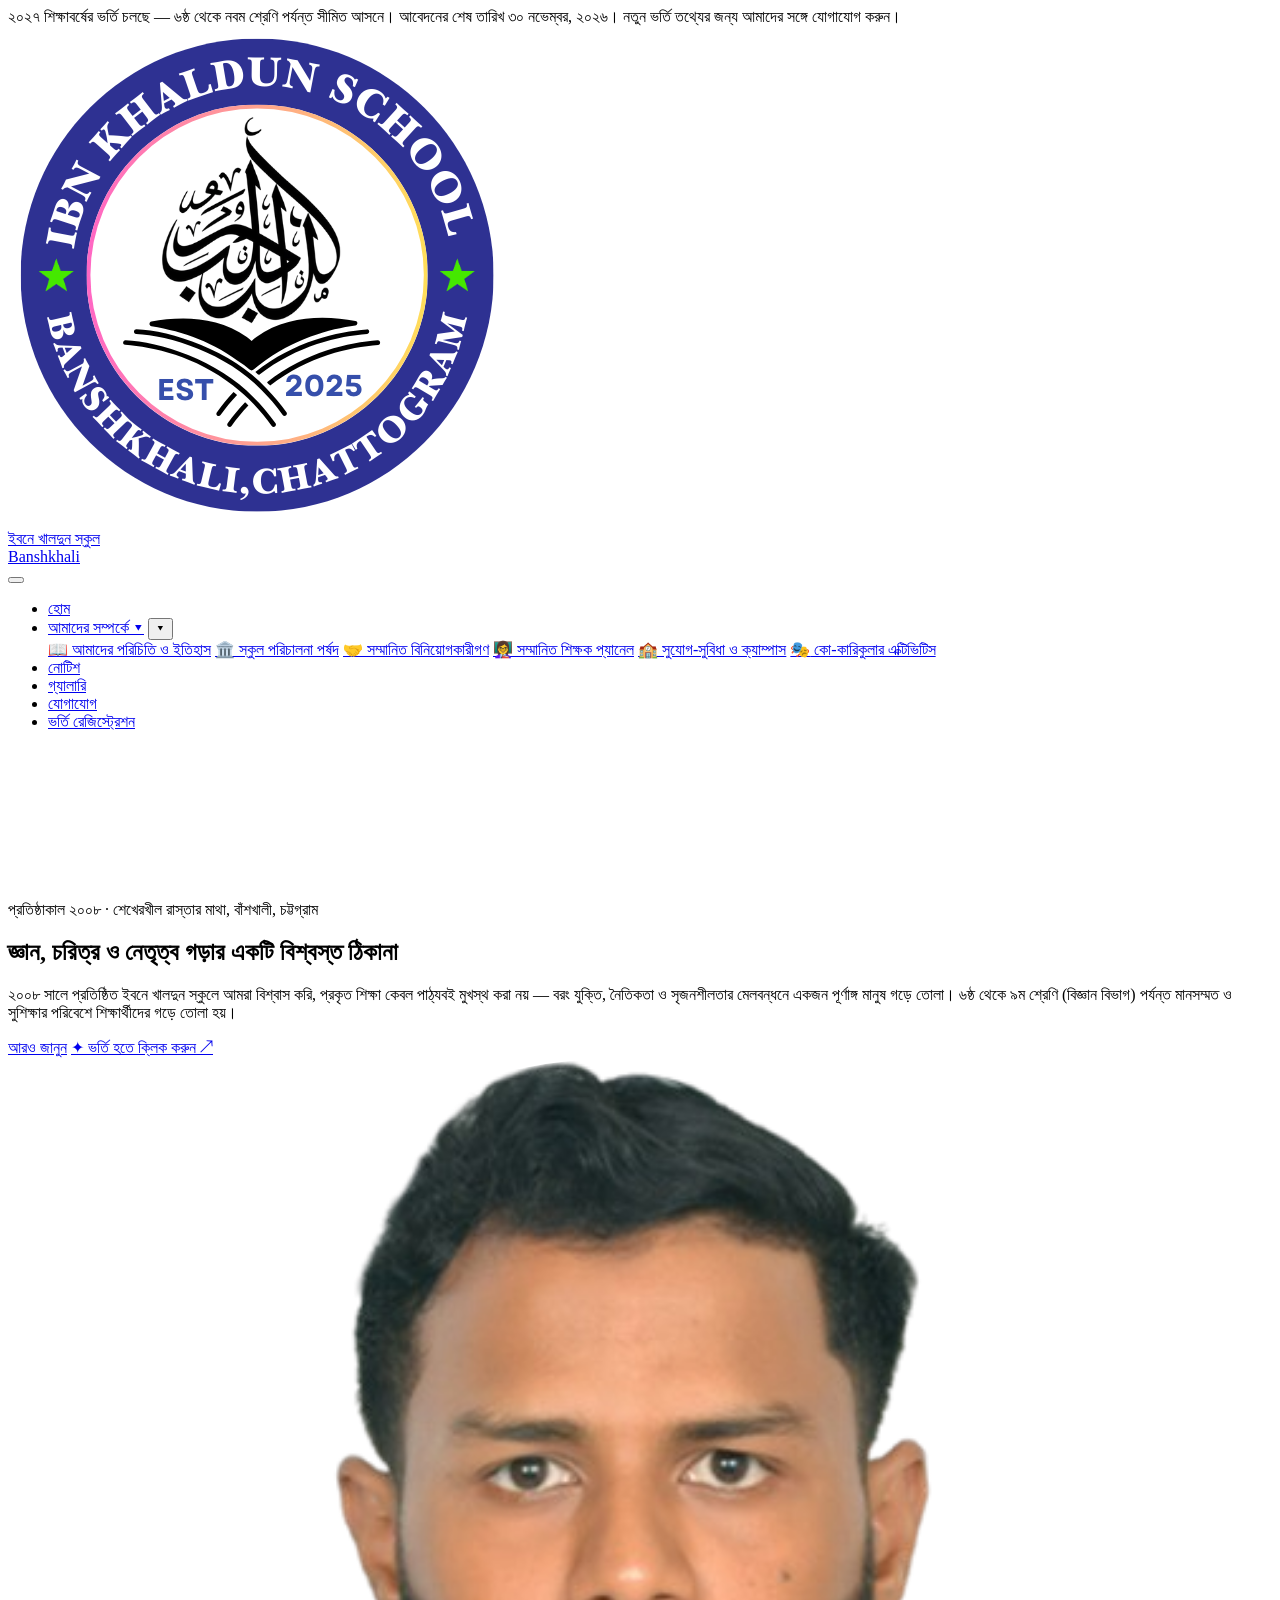
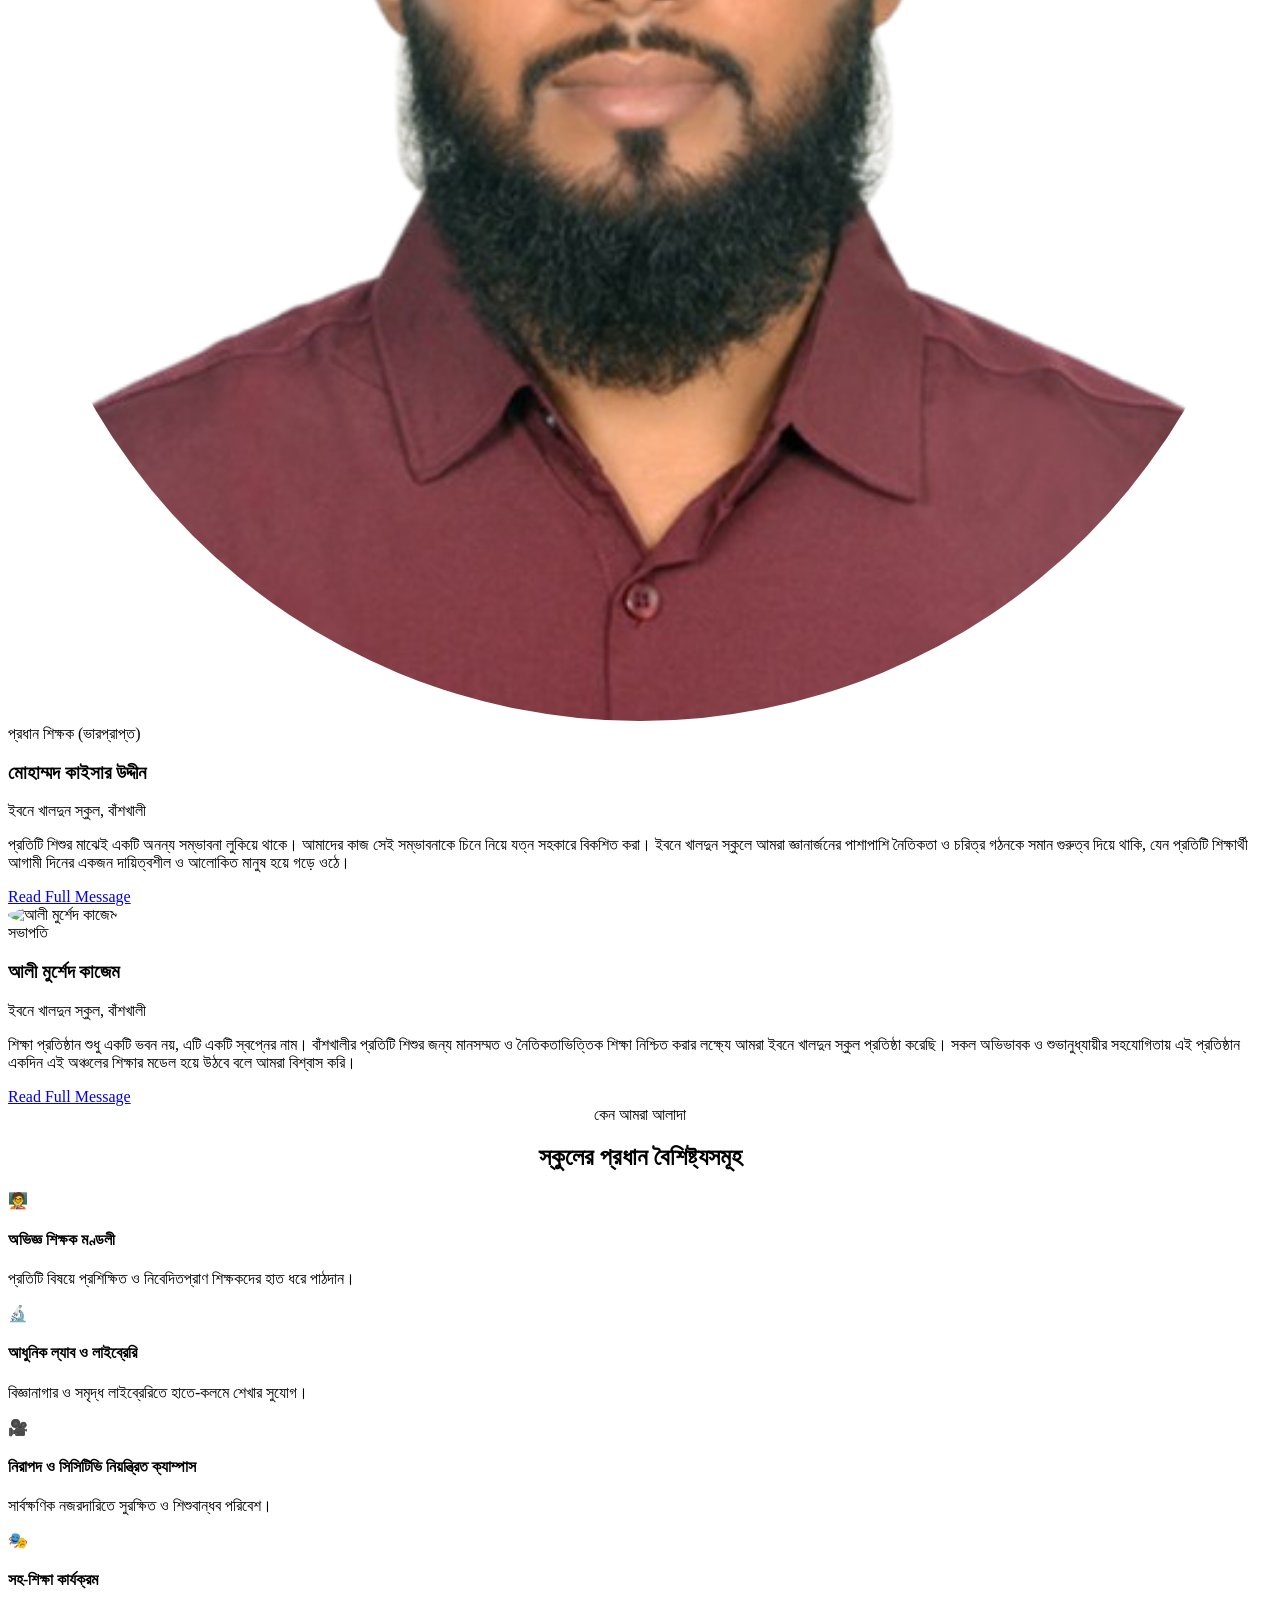
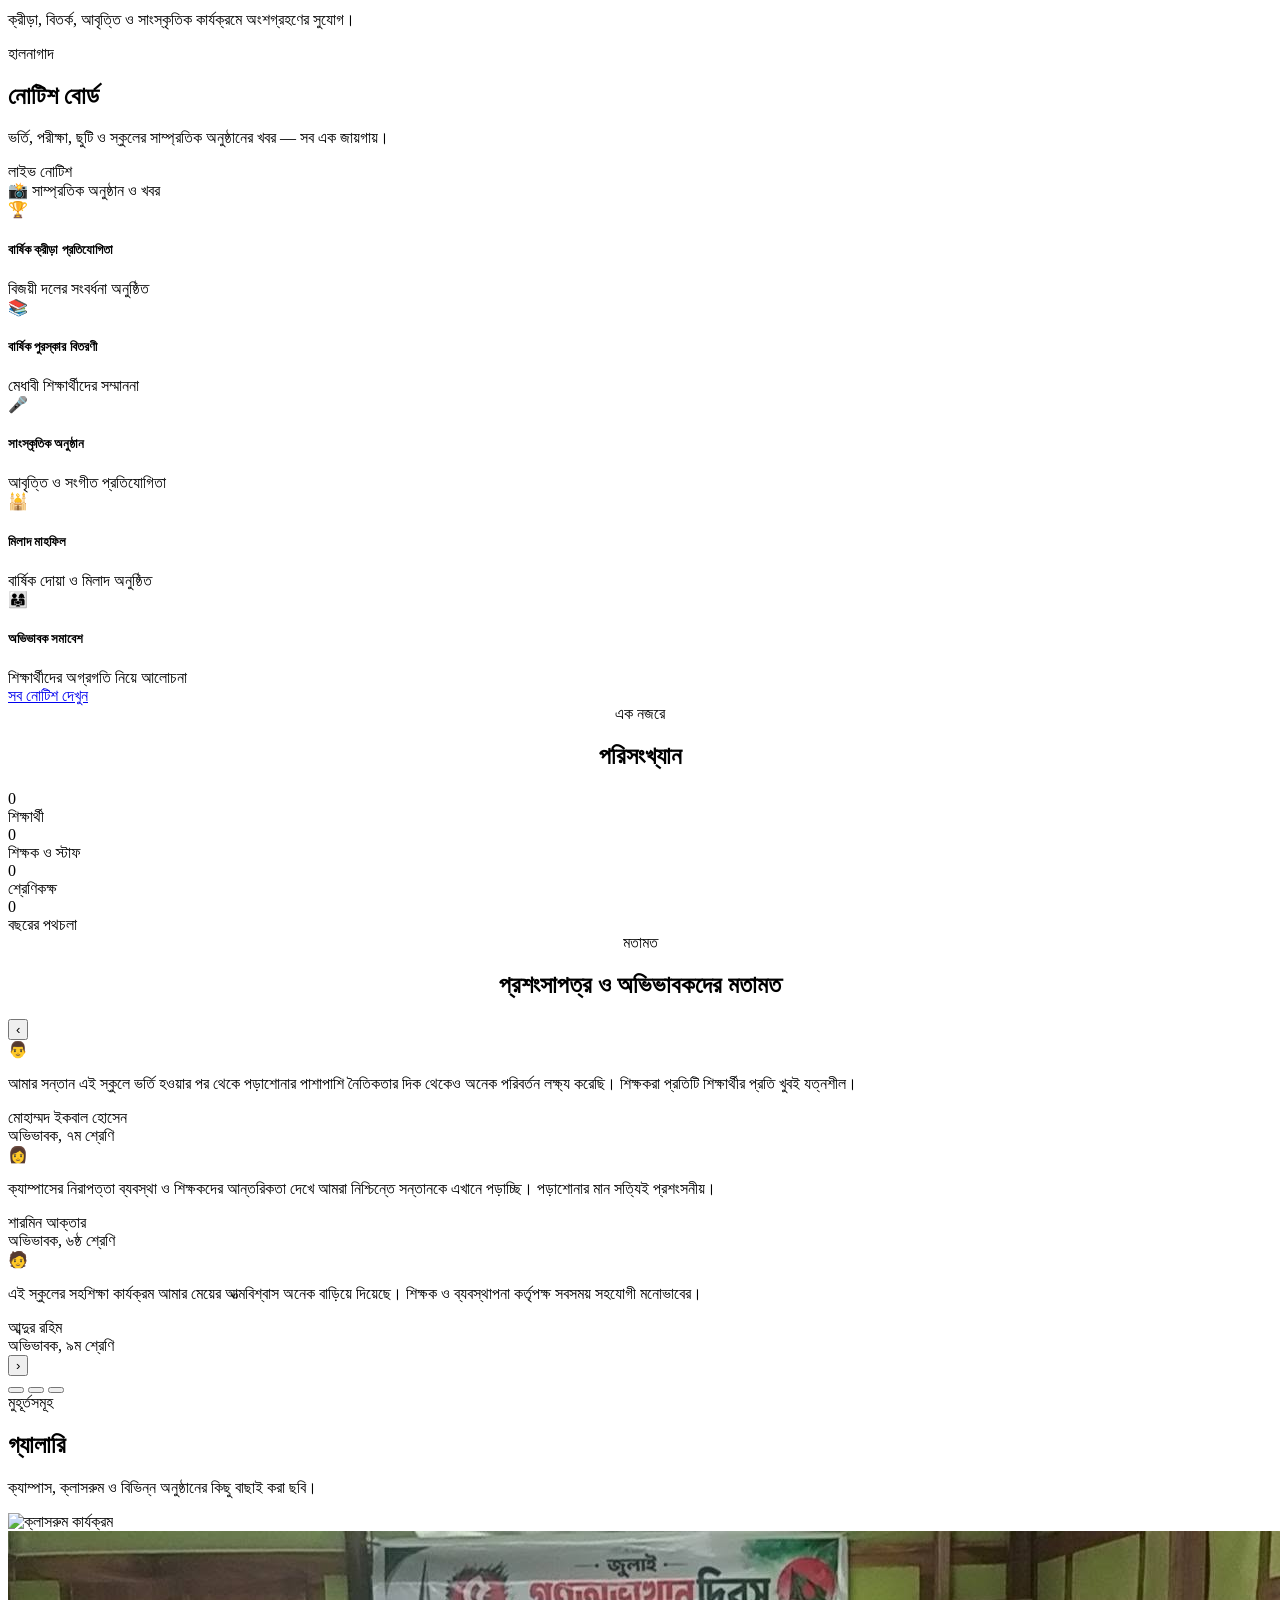
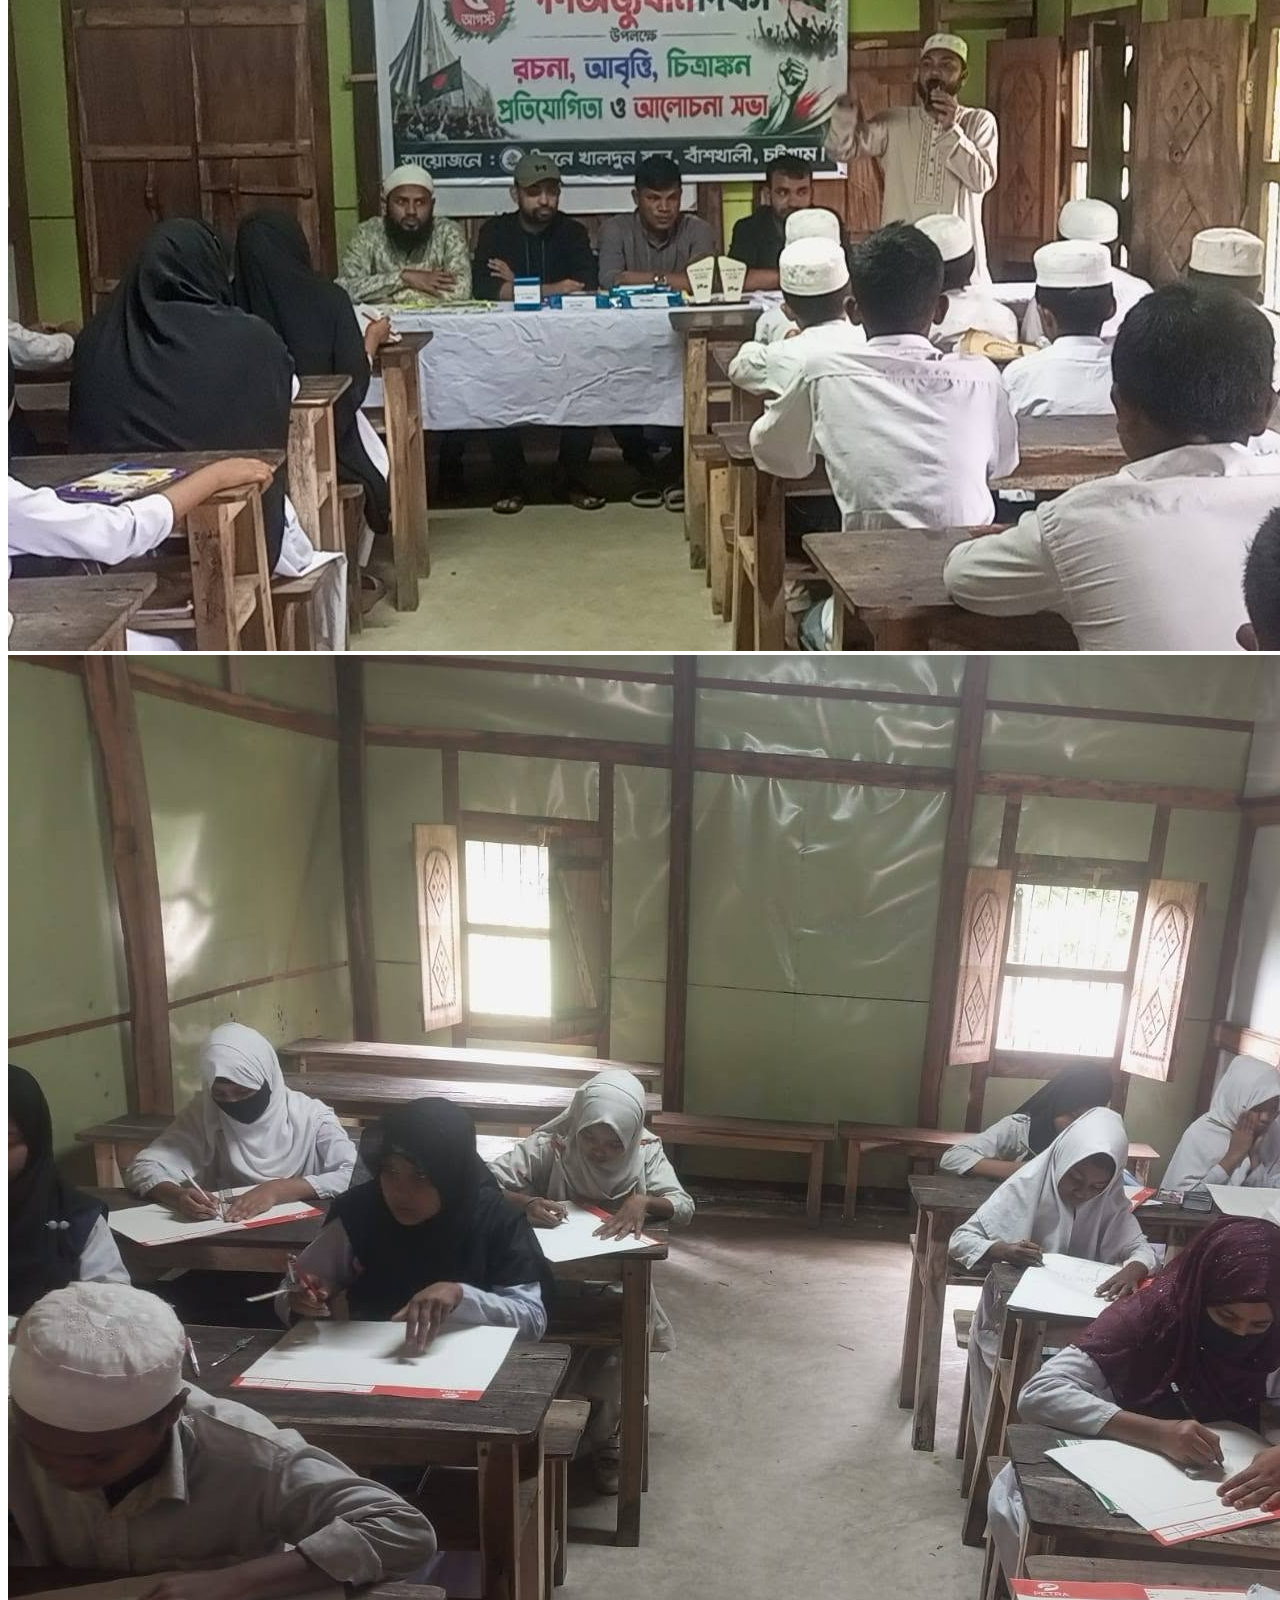
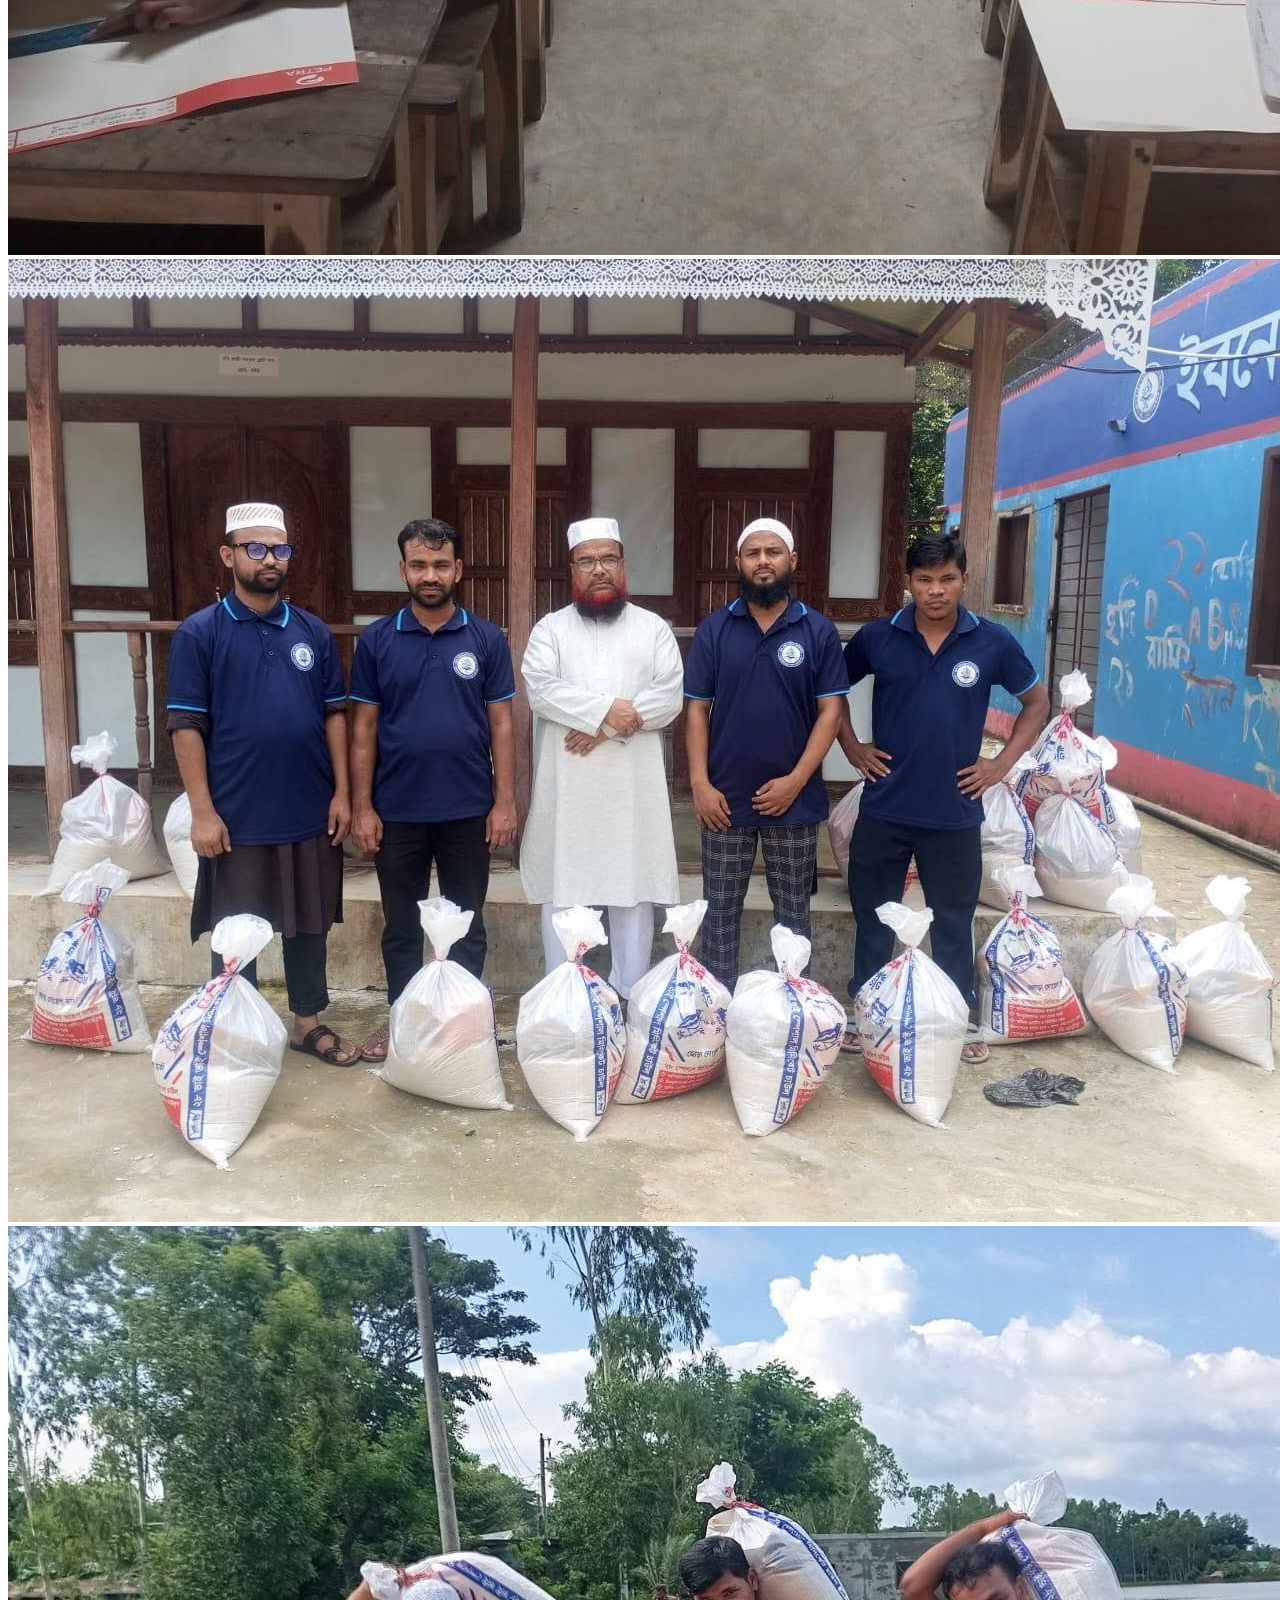
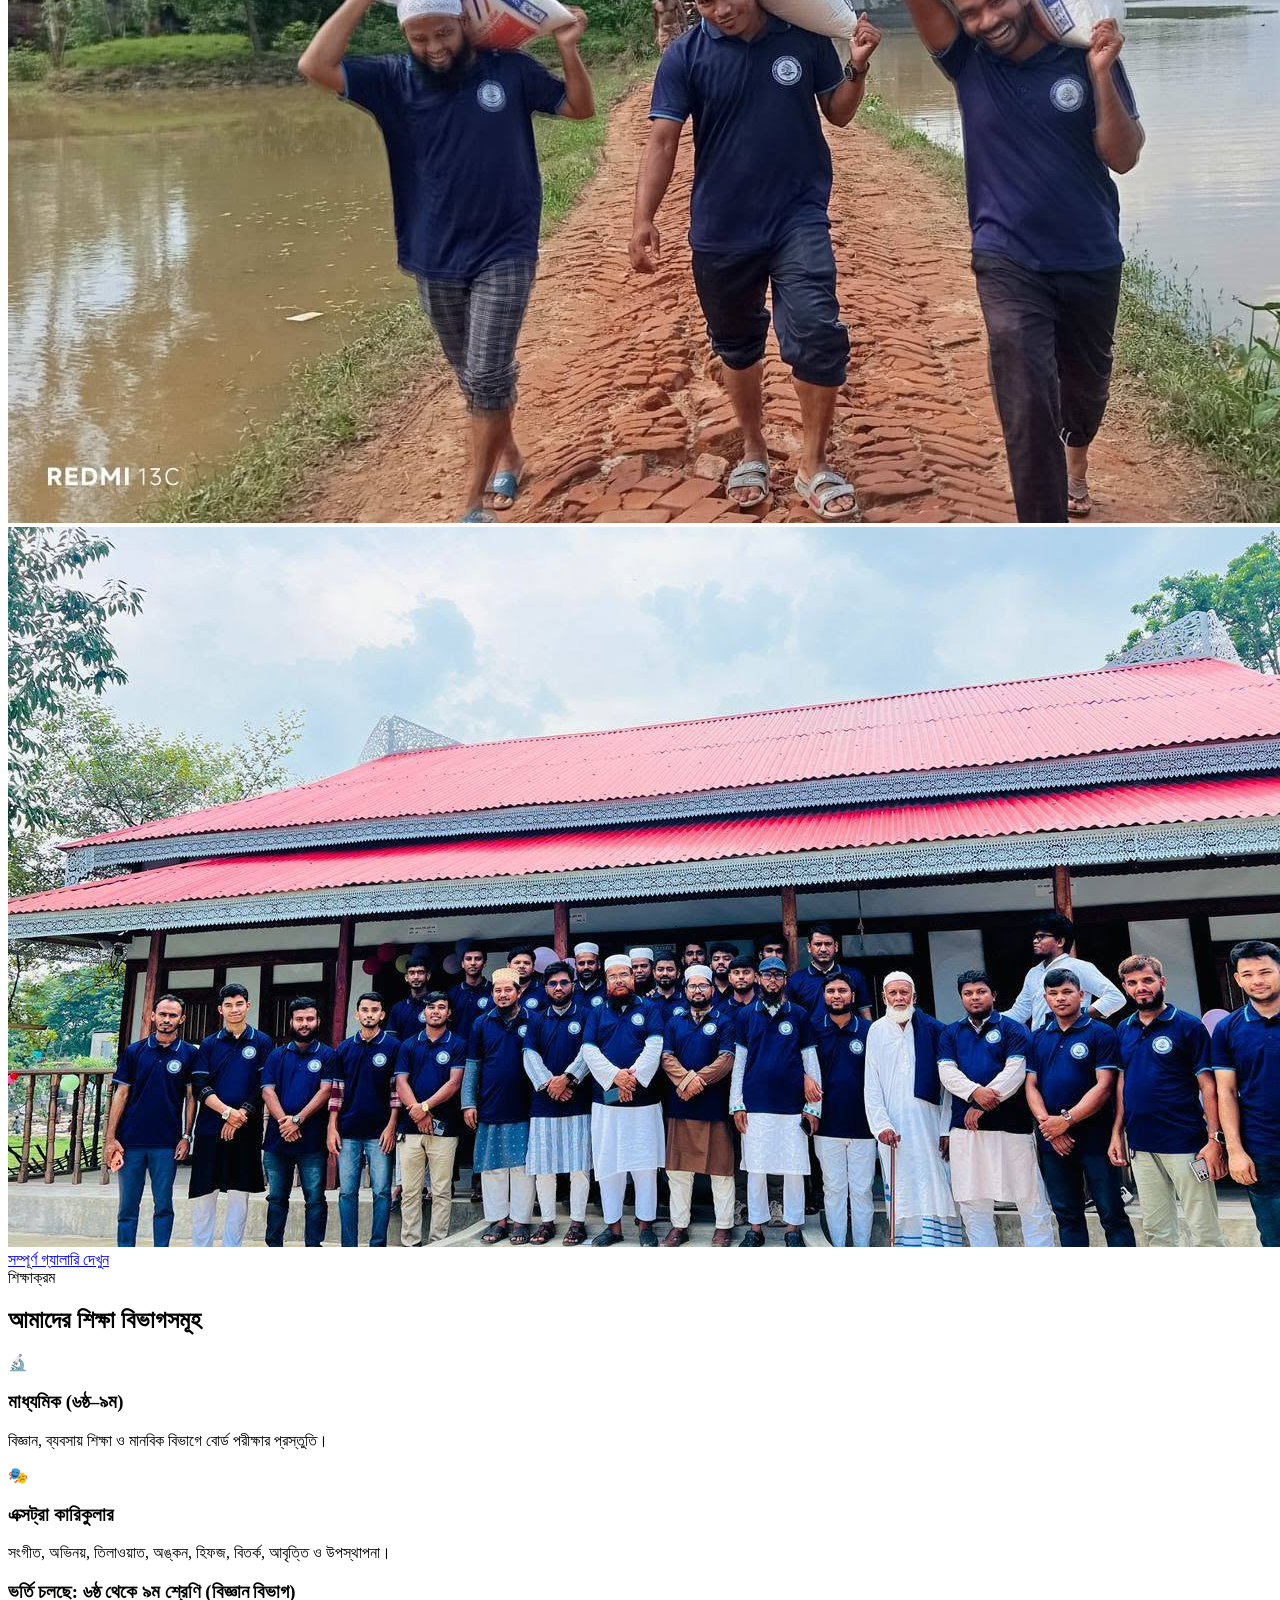
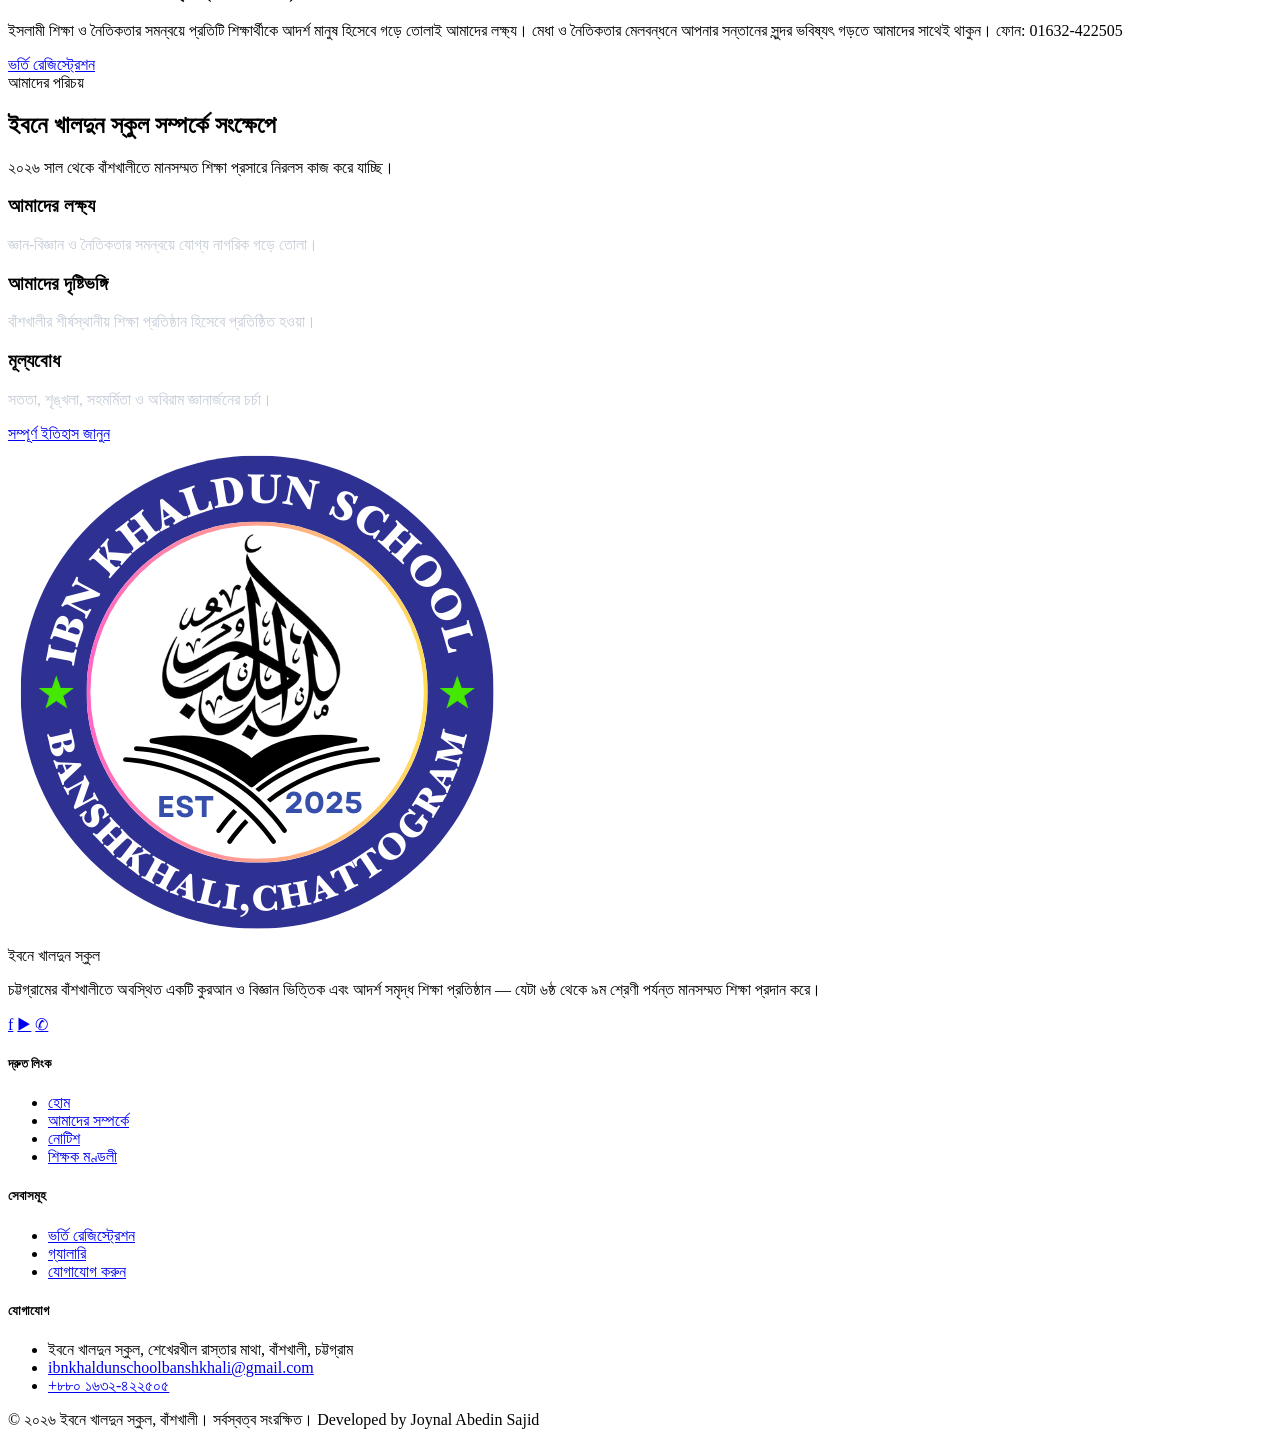
==== index.html @ 9fe90cf1 "Publish Ibn Khaldun School website Co-authored-by: Copilot <223556219+Copilot@users.noreply.github.c" ====
<!DOCTYPE html>
<html lang="bn">

<head>
  <meta charset="UTF-8">
  <meta name="viewport" content="width=device-width, initial-scale=1">
  <meta name="robots" content="noindex, nofollow">
  <title>Ibn Khaldun School, Banshkhali | ইবনে খালদুন স্কুল, বাঁশখালী — হোম</title>
  <meta name="description"
    content="Ibn Khaldun School, Banshkhali, Chattogram — ইবনে খালদুন স্কুল, বাঁশখালী, চট্টগ্রাম। জ্ঞান, চরিত্র ও নেতৃত্বের সমন্বয়ে গড়ে তোলা একটি আদর্শ শিক্ষা প্রতিষ্ঠান, প্রতিষ্ঠিত ২০০৮।">
  <meta name="keywords"
    content="Ibn Khaldun School, Ibn Khaldun School Banshkhali, ইবনে খালদুন স্কুল, বাঁশখালী স্কুল, Chattogram school, বাঁশখালী শিক্ষা প্রতিষ্ঠান">
  <link rel="icon" href="assets/img/logo.png" type="image/png">
  <link rel="stylesheet" href="assets/style.css">
</head>

<body>

  <div class="topbar">
    <div class="marquee">
      <div class="marquee-track">
        <span>২০২৭ শিক্ষাবর্ষের ভর্তি চলছে — ৬ষ্ঠ থেকে নবম শ্রেণি পর্যন্ত সীমিত আসনে। আবেদনের শেষ তারিখ ৩০ নভেম্বর,
          ২০২৬। নতুন ভর্তি তথ্যের জন্য আমাদের সঙ্গে যোগাযোগ করুন।</span>
      </div>
    </div>
  </div>

  <header class="site-header">
    <div class="nav-wrap">
      <a href="index.html" class="brand">
        <img src="assets/img/logo.png" alt="ইবনে খালদুন স্কুল লোগো">
        <div class="brand-text">
          <div class="bn">ইবনে খালদুন স্কুল</div>
          <div class="en">Banshkhali</div>
        </div>
      </a>
      <button class="hamburger" aria-label="মেনু খুলুন" aria-expanded="false">
        <span></span><span></span><span></span>
      </button>
      <nav class="main-nav">
        <ul>
          <li><a href="index.html" class="active">হোম</a></li>
          <li class="has-dropdown">
            <a href="pages/about.html">আমাদের সম্পর্কে <span class="caret">▾</span></a>
            <button class="dd-toggle" aria-label="সাবমেনু খুলুন"><span class="caret">▾</span></button>
            <div class="dropdown-panel">
              <a href="about.html#history"><span class="dd-ic">📖</span> আমাদের পরিচিতি ও ইতিহাস</a>
              <a href="about.html#board"><span class="dd-ic">🏛️</span> স্কুল পরিচালনা পর্ষদ</a>
              <a href="about.html#shareholders"><span class="dd-ic">🤝</span> সম্মানিত বিনিয়োগকারীগণ</a>
              <a href="about.html#staff-intro"><span class="dd-ic">👩‍🏫</span> সম্মানিত শিক্ষক প্যানেল</a>
              <a href="about.html#facilities"><span class="dd-ic">🏫</span> সুযোগ-সুবিধা ও ক্যাম্পাস</a>
              <a href="about.html#cocurricular"><span class="dd-ic">🎭</span> কো-কারিকুলার এক্টিভিটিস</a>
            </div>
          </li>
          <li><a href="pages/notices.html">নোটিশ</a></li>
          <li><a href="pages/gallery.html">গ্যালারি</a></li>
          <li><a href="pages/contact.html">যোগাযোগ</a></li>
          <li><a href="pages/admission.html" class="nav-cta">ভর্তি রেজিস্ট্রেশন</a></li>
        </ul>
      </nav>
    </div>
  </header>

  <!-- HERO -->
  <section class="hero">
    <div class="hero-videos" aria-hidden="true">
      <video class="hero-video" autoplay muted loop playsinline preload="metadata">
        <source src="assets/videos/hero-school.mp4" type="video/mp4">
      </video>
    </div>
    <div class="container hero-inner">
      <div class="eyebrow">প্রতিষ্ঠাকাল ২০০৮ · শেখেরখীল রাস্তার মাথা, বাঁশখালী, চট্টগ্রাম</div>
      <h1>জ্ঞান, চরিত্র ও নেতৃত্ব গড়ার একটি বিশ্বস্ত ঠিকানা</h1>
      <p class="lead">২০০৮ সালে প্রতিষ্ঠিত ইবনে খালদুন স্কুলে আমরা বিশ্বাস করি, প্রকৃত শিক্ষা কেবল পাঠ্যবই মুখস্থ করা নয় — বরং যুক্তি,
        নৈতিকতা ও সৃজনশীলতার মেলবন্ধনে একজন পূর্ণাঙ্গ মানুষ গড়ে তোলা। ৬ষ্ঠ থেকে ৯ম শ্রেণি (বিজ্ঞান বিভাগ) পর্যন্ত
        মানসম্মত ও সুশিক্ষার পরিবেশে শিক্ষার্থীদের গড়ে তোলা হয়।</p>
      <div class="hero-ctas">
        <a href="pages/about.html" class="btn btn-outline">আরও জানুন</a>
        <a href="pages/admission.html" class="hero-admission-cta">
          <span class="hero-admission-icon" aria-hidden="true">✦</span>
          <span>ভর্তি হতে ক্লিক করুন</span>
          <span class="hero-admission-arrow" aria-hidden="true">↗</span>
        </a>
      </div>
    </div>
  </section>

  <!-- LEADER MESSAGES -->
  <section class="leader-section reveal section-alt">
    <div class="container">
      <div class="leader-msg-wrapper">

        <!-- Head Teacher -->
        <div class="leader-card-demo">
          <div class="leader-photo-demo">
            <img src="assets/img/t1.png" alt="মোহাম্মদ কাইসার উদ্দীন" style="width:100%; height:100%; object-fit:cover; border-radius:50%;">
          </div>
          <div class="name-badge">প্রধান শিক্ষক (ভারপ্রাপ্ত)</div>
          <h3>মোহাম্মদ কাইসার উদ্দীন</h3>
          <div class="school-name">ইবনে খালদুন স্কুল, বাঁশখালী</div>
          <p class="leader-quote">প্রতিটি শিশুর মাঝেই একটি অনন্য সম্ভাবনা লুকিয়ে থাকে। আমাদের কাজ সেই সম্ভাবনাকে চিনে
            নিয়ে যত্ন সহকারে বিকশিত করা। ইবনে খালদুন স্কুলে আমরা জ্ঞানার্জনের পাশাপাশি নৈতিকতা ও চরিত্র গঠনকে সমান
            গুরুত্ব দিয়ে থাকি, যেন প্রতিটি শিক্ষার্থী আগামী দিনের একজন দায়িত্বশীল ও আলোকিত মানুষ হয়ে গড়ে ওঠে।</p>
          <a href="pages/message.html#head-teacher" class="btn-readform">Read Full Message</a>
        </div>

        <!-- Chairman -->
        <div class="leader-card-demo">
          <div class="leader-photo-demo">
            <img src="assets/img/chairman.jfif" alt="আলী মুর্শেদ কাজেম" style="width:100%; height:100%; object-fit:cover; border-radius:50%;">
          </div>
          <div class="name-badge">সভাপতি</div>
          <h3>আলী মুর্শেদ কাজেম</h3>
          <div class="school-name">ইবনে খালদুন স্কুল, বাঁশখালী</div>
          <p class="leader-quote">শিক্ষা প্রতিষ্ঠান শুধু একটি ভবন নয়, এটি একটি স্বপ্নের নাম। বাঁশখালীর প্রতিটি শিশুর
            জন্য মানসম্মত ও নৈতিকতাভিত্তিক শিক্ষা নিশ্চিত করার লক্ষ্যে আমরা ইবনে খালদুন স্কুল প্রতিষ্ঠা করেছি। সকল
            অভিভাবক ও শুভানুধ্যায়ীর সহযোগিতায় এই প্রতিষ্ঠান একদিন এই অঞ্চলের শিক্ষার মডেল হয়ে উঠবে বলে আমরা বিশ্বাস
            করি।</p>
          <a href="pages/message.html#chairman" class="btn-readform">Read Full Message</a>
        </div>

      </div>
    </div>
  </section>

  <!-- KEY FEATURES -->
  <section>
    <div class="container">
      <div class="section-head reveal center" style="margin-left:auto; margin-right:auto; text-align:center;">
        <div class="kicker" style="justify-content:center;">কেন আমরা আলাদা</div>
        <h2>স্কুলের প্রধান বৈশিষ্ট্যসমূহ</h2>
      </div>
      <div class="feature-row reveal">
        <div class="feature-item">
          <div class="fi-icon">🧑‍🏫</div>
          <h4>অভিজ্ঞ শিক্ষক মণ্ডলী</h4>
          <p>প্রতিটি বিষয়ে প্রশিক্ষিত ও নিবেদিতপ্রাণ শিক্ষকদের হাত ধরে পাঠদান।</p>
        </div>
        <div class="feature-item">
          <div class="fi-icon">🔬</div>
          <h4>আধুনিক ল্যাব ও লাইব্রেরি</h4>
          <p>বিজ্ঞানাগার ও সমৃদ্ধ লাইব্রেরিতে হাতে-কলমে শেখার সুযোগ।</p>
        </div>
        <div class="feature-item">
          <div class="fi-icon">🎥</div>
          <h4>নিরাপদ ও সিসিটিভি নিয়ন্ত্রিত ক্যাম্পাস</h4>
          <p>সার্বক্ষণিক নজরদারিতে সুরক্ষিত ও শিশুবান্ধব পরিবেশ।</p>
        </div>
        <div class="feature-item">
          <div class="fi-icon">🎭</div>
          <h4>সহ-শিক্ষা কার্যক্রম</h4>
          <p>ক্রীড়া, বিতর্ক, আবৃত্তি ও সাংস্কৃতিক কার্যক্রমে অংশগ্রহণের সুযোগ।</p>
        </div>
      </div>
    </div>
  </section>

  <!-- LIVE NOTICE BOARD -->
  <section class="section-alt">
    <div class="container">
      <div class="section-head reveal">
        <div class="kicker">হালনাগাদ</div>
        <h2>নোটিশ বোর্ড</h2>
        <p>ভর্তি, পরীক্ষা, ছুটি ও স্কুলের সাম্প্রতিক অনুষ্ঠানের খবর — সব এক জায়গায়।</p>
      </div>
      <div class="live-board reveal">
        <div class="lb-panel">
          <div class="lb-head"><span class="dot-live"></span> লাইভ নোটিশ</div>
          <div class="lb-scroll">
            <div class="lb-scroll-track" id="lbScrollTrack">
              <!-- rendered by assets/main.js from assets/notices-data.js -->
            </div>
          </div>
        </div>
        <div class="lb-panel">
          <div class="lb-head">📸 সাম্প্রতিক অনুষ্ঠান ও খবর</div>
          <div class="news-grid">
            <div class="news-item">
              <div class="news-thumb">🏆</div>
              <div>
                <h5>বার্ষিক ক্রীড়া প্রতিযোগিতা</h5><span>বিজয়ী দলের সংবর্ধনা অনুষ্ঠিত</span>
              </div>
            </div>
            <div class="news-item">
              <div class="news-thumb">📚</div>
              <div>
                <h5>বার্ষিক পুরস্কার বিতরণী</h5><span>মেধাবী শিক্ষার্থীদের সম্মাননা</span>
              </div>
            </div>
            <div class="news-item">
              <div class="news-thumb">🎤</div>
              <div>
                <h5>সাংস্কৃতিক অনুষ্ঠান</h5><span>আবৃত্তি ও সংগীত প্রতিযোগিতা</span>
              </div>
            </div>
            <div class="news-item">
              <div class="news-thumb">🕌</div>
              <div>
                <h5>মিলাদ মাহফিল</h5><span>বার্ষিক দোয়া ও মিলাদ অনুষ্ঠিত</span>
              </div>
            </div>
            <div class="news-item">
              <div class="news-thumb">👨‍👩‍👧</div>
              <div>
                <h5>অভিভাবক সমাবেশ</h5><span>শিক্ষার্থীদের অগ্রগতি নিয়ে আলোচনা</span>
              </div>
            </div>
          </div>
        </div>
      </div>
      <div class="center mt-40 reveal">
        <a href="pages/notices.html" class="btn btn-navy">সব নোটিশ দেখুন</a>
      </div>
    </div>
  </section>

  <!-- STATS -->
  <section class="section-navy">
    <div class="container">
      <div class="section-head reveal center" style="margin-left:auto; margin-right:auto; text-align:center;">
        <div class="kicker" style="justify-content:center;">এক নজরে</div>
        <h2>পরিসংখ্যান</h2>
      </div>
      <div class="stats-strip reveal">
        <div class="stat-box">
          <div class="num" data-target="120" data-suffix="+">0</div>
          <div class="lbl">শিক্ষার্থী</div>
        </div>
        <div class="stat-box">
          <div class="num" data-target="15" data-suffix="+">0</div>
          <div class="lbl">শিক্ষক ও স্টাফ</div>
        </div>
        <div class="stat-box">
          <div class="num" data-target="4">0</div>
          <div class="lbl">শ্রেণিকক্ষ</div>
        </div>
        <div class="stat-box">
          <div class="num" data-target="1" data-suffix="+">0</div>
          <div class="lbl">বছরের পথচলা</div>
        </div>
      </div>
    </div>
  </section>

  <!-- TESTIMONIALS -->
  <section>
    <div class="container">
      <div class="section-head reveal center" style="margin-left:auto; margin-right:auto; text-align:center;">
        <div class="kicker" style="justify-content:center;">মতামত</div>
        <h2>প্রশংসাপত্র ও অভিভাবকদের মতামত</h2>
      </div>
      <div class="testi-wrap reveal">
        <button class="testi-arrow prev" aria-label="আগের মতামত">‹</button>
        <div class="testi-track">
          <div class="testi-slides">
            <div class="testi-slide">
              <div class="testi-card">
                <div class="testi-avatar">👨</div>
                <p class="quote">আমার সন্তান এই স্কুলে ভর্তি হওয়ার পর থেকে পড়াশোনার পাশাপাশি নৈতিকতার দিক থেকেও অনেক
                  পরিবর্তন লক্ষ্য করেছি। শিক্ষকরা প্রতিটি শিক্ষার্থীর প্রতি খুবই যত্নশীল।</p>
                <div class="who">মোহাম্মদ ইকবাল হোসেন</div>
                <div class="role">অভিভাবক, ৭ম শ্রেণি</div>
              </div>
            </div>
            <div class="testi-slide">
              <div class="testi-card">
                <div class="testi-avatar">👩</div>
                <p class="quote">ক্যাম্পাসের নিরাপত্তা ব্যবস্থা ও শিক্ষকদের আন্তরিকতা দেখে আমরা নিশ্চিন্তে সন্তানকে
                  এখানে পড়াচ্ছি। পড়াশোনার মান সত্যিই প্রশংসনীয়।</p>
                <div class="who">শারমিন আক্তার</div>
                <div class="role">অভিভাবক, ৬ষ্ঠ শ্রেণি</div>
              </div>
            </div>
            <div class="testi-slide">
              <div class="testi-card">
                <div class="testi-avatar">🧑</div>
                <p class="quote">এই স্কুলের সহশিক্ষা কার্যক্রম আমার মেয়ের আত্মবিশ্বাস অনেক বাড়িয়ে দিয়েছে। শিক্ষক ও
                  ব্যবস্থাপনা কর্তৃপক্ষ সবসময় সহযোগী মনোভাবের।</p>
                <div class="who">আব্দুর রহিম</div>
                <div class="role">অভিভাবক, ৯ম শ্রেণি</div>
              </div>
            </div>
          </div>
        </div>
        <button class="testi-arrow next" aria-label="পরের মতামত">›</button>
        <div class="testi-nav">
          <button class="testi-dot active" aria-label="১"></button>
          <button class="testi-dot" aria-label="২"></button>
          <button class="testi-dot" aria-label="৩"></button>
        </div>
      </div>
    </div>
  </section>

  <!-- GALLERY PREVIEW -->
  <section class="section-alt">
    <div class="container">
      <div class="section-head reveal">
        <div class="kicker">মুহূর্তসমূহ</div>
        <h2>গ্যালারি</h2>
        <p>ক্যাম্পাস, ক্লাসরুম ও বিভিন্ন অনুষ্ঠানের কিছু বাছাই করা ছবি।</p>
      </div>
      <div class="gallery-preview-grid reveal">
        <div class="gp-item"><img src="assets/img/1.jpg" alt="ক্লাসরুম কার্যক্রম"></div>
        <div class="gp-item"><img src="assets/img/2.jpg" alt="বার্ষিক পুরস্কার বিতরণী"></div>
        <div class="gp-item"><img src="assets/img/3.jpg" alt="ক্রীড়া প্রতিযোগিতা"></div>
        <div class="gp-item"><img src="assets/img/4.jpg" alt="খেলার মাঠ"></div>
        <div class="gp-item"><img src="assets/img/5.jpg" alt="সাংস্কৃতিক অনুষ্ঠান"></div>
        <div class="gp-item"><img src="assets/img/6.jpg" alt="বিজ্ঞানাগার"></div>
      </div>
      <div class="center mt-40 reveal">
        <a href="pages/gallery.html" class="btn btn-navy">সম্পূর্ণ গ্যালারি দেখুন</a>
      </div>
    </div>
  </section>

  <!-- PROGRAMS -->
  <section>
    <div class="container">
      <div class="section-head reveal">
        <div class="kicker">শিক্ষাক্রম</div>
        <h2>আমাদের শিক্ষা বিভাগসমূহ</h2>
      </div>
      <div class="grid-2">
        <div class="card reveal">
          <div class="icon">🔬</div>
          <h3>মাধ্যমিক (৬ষ্ঠ–৯ম)</h3>
          <p>বিজ্ঞান, ব্যবসায় শিক্ষা ও মানবিক বিভাগে বোর্ড পরীক্ষার প্রস্তুতি।</p>
        </div>
        <div class="card reveal">
          <div class="icon">🎭</div>
          <h3>এক্সট্রা কারিকুলার</h3>
          <p>সংগীত, অভিনয়, তিলাওয়াত, অঙ্কন, হিফজ, বিতর্ক, আবৃত্তি ও উপস্থাপনা।</p>
        </div>
      </div>
    </div>
  </section>

  <!-- CTA STRIP -->
  <div class="cta-strip">
    <div class="container">
      <div>
        <h3>ভর্তি চলছে: ৬ষ্ঠ থেকে ৯ম শ্রেণি (বিজ্ঞান বিভাগ)</h3>
        <p>ইসলামী শিক্ষা ও নৈতিকতার সমন্বয়ে প্রতিটি শিক্ষার্থীকে আদর্শ মানুষ হিসেবে গড়ে তোলাই আমাদের লক্ষ্য। মেধা ও
          নৈতিকতার মেলবন্ধনে আপনার সন্তানের সুন্দর ভবিষ্যৎ গড়তে আমাদের সাথেই থাকুন। ফোন: 01632-422505</p>
      </div>
      <a href="pages/admission.html" class="btn btn-navy">ভর্তি রেজিস্ট্রেশন</a>
    </div>
  </div>

  <!-- ABOUT SNAPSHOT -->
  <section class="section-navy">
    <div class="container">
      <div class="section-head reveal">
        <div class="kicker">আমাদের পরিচয়</div>
        <h2>ইবনে খালদুন স্কুল সম্পর্কে সংক্ষেপে</h2>
        <p>২০২৬ সাল থেকে বাঁশখালীতে মানসম্মত শিক্ষা প্রসারে নিরলস কাজ করে যাচ্ছি।</p>
      </div>
      <div class="grid-3">
        <div class="card reveal" style="background:rgba(255,255,255,0.04); border-color:rgba(255,255,255,0.12);">
          <h3 style="color:var(--white);">আমাদের লক্ষ্য</h3>
          <p style="color:#C6CDD8;">জ্ঞান-বিজ্ঞান ও নৈতিকতার সমন্বয়ে যোগ্য নাগরিক গড়ে তোলা।</p>
        </div>
        <div class="card reveal" style="background:rgba(255,255,255,0.04); border-color:rgba(255,255,255,0.12);">
          <h3 style="color:var(--white);">আমাদের দৃষ্টিভঙ্গি</h3>
          <p style="color:#C6CDD8;">বাঁশখালীর শীর্ষস্থানীয় শিক্ষা প্রতিষ্ঠান হিসেবে প্রতিষ্ঠিত হওয়া।</p>
        </div>
        <div class="card reveal" style="background:rgba(255,255,255,0.04); border-color:rgba(255,255,255,0.12);">
          <h3 style="color:var(--white);">মূল্যবোধ</h3>
          <p style="color:#C6CDD8;">সততা, শৃঙ্খলা, সহমর্মিতা ও অবিরাম জ্ঞানার্জনের চর্চা।</p>
        </div>
      </div>
      <div class="center mt-40 reveal">
        <a href="pages/about.html" class="btn btn-outline">সম্পূর্ণ ইতিহাস জানুন</a>
      </div>
    </div>
  </section>

  <!-- FOOTER -->
  <footer>
    <div class="container">
      <div class="footer-grid">
        <div>
          <div class="footer-brand">
            <img src="assets/img/logo.png" alt="লোগো">
            <div class="bn">ইবনে খালদুন স্কুল</div>
          </div>
          <p class="desc">চট্টগ্রামের বাঁশখালীতে অবস্থিত একটি কুরআন ও বিজ্ঞান ভিত্তিক এবং আদর্শ সমৃদ্ধ শিক্ষা প্রতিষ্ঠান
            — যেটা ৬ষ্ঠ থেকে ৯ম শ্রেণী পর্যন্ত মানসম্মত শিক্ষা প্রদান করে।</p>
          <div class="social-row">
            <a href="#" aria-label="Facebook">f</a>
            <a href="#" aria-label="YouTube">▶</a>
            <a href="#" aria-label="WhatsApp">✆</a>
          </div>
        </div>
        <div>
          <h5>দ্রুত লিংক</h5>
          <ul>
            <li><a href="index.html">হোম</a></li>
            <li><a href="pages/about.html">আমাদের সম্পর্কে</a></li>
            <li><a href="pages/notices.html">নোটিশ</a></li>
            <li><a href="pages/staff.html">শিক্ষক মণ্ডলী</a></li>
          </ul>
        </div>
        <div>
          <h5>সেবাসমূহ</h5>
          <ul>
            <li><a href="pages/admission.html">ভর্তি রেজিস্ট্রেশন</a></li>
            <li><a href="pages/gallery.html">গ্যালারি</a></li>
            <li><a href="pages/contact.html">যোগাযোগ করুন</a></li>
          </ul>
        </div>
        <div>
          <h5>যোগাযোগ</h5>
          <ul>
            <li>ইবনে খালদুন স্কুল, শেখেরখীল রাস্তার মাথা, বাঁশখালী, চট্টগ্রাম</li>
            <li><a href="mailto:ibnkhaldunschoolbanshkhali@gmail.com">ibnkhaldunschoolbanshkhali@gmail.com</a></li>
            <li><a href="tel:+8801632422505">+৮৮০ ১৬৩২-৪২২৫০৫</a></li>
          </ul>
        </div>
      </div>
      <div class="footer-bottom">
        <span>© ২০২৬ ইবনে খালদুন স্কুল, বাঁশখালী। সর্বস্বত্ব সংরক্ষিত।</span>
        <span><a href="https://wa.me/8801642622989" target="_blank" rel="noopener"
            style="color:inherit; text-decoration:none;">Developed by Joynal Abedin Sajid</a></span>
      </div>
    </div>
  </footer>

  <script src="assets/notices-data.js"></script>
  <script src="assets/main.js"></script>
</body>

</html>
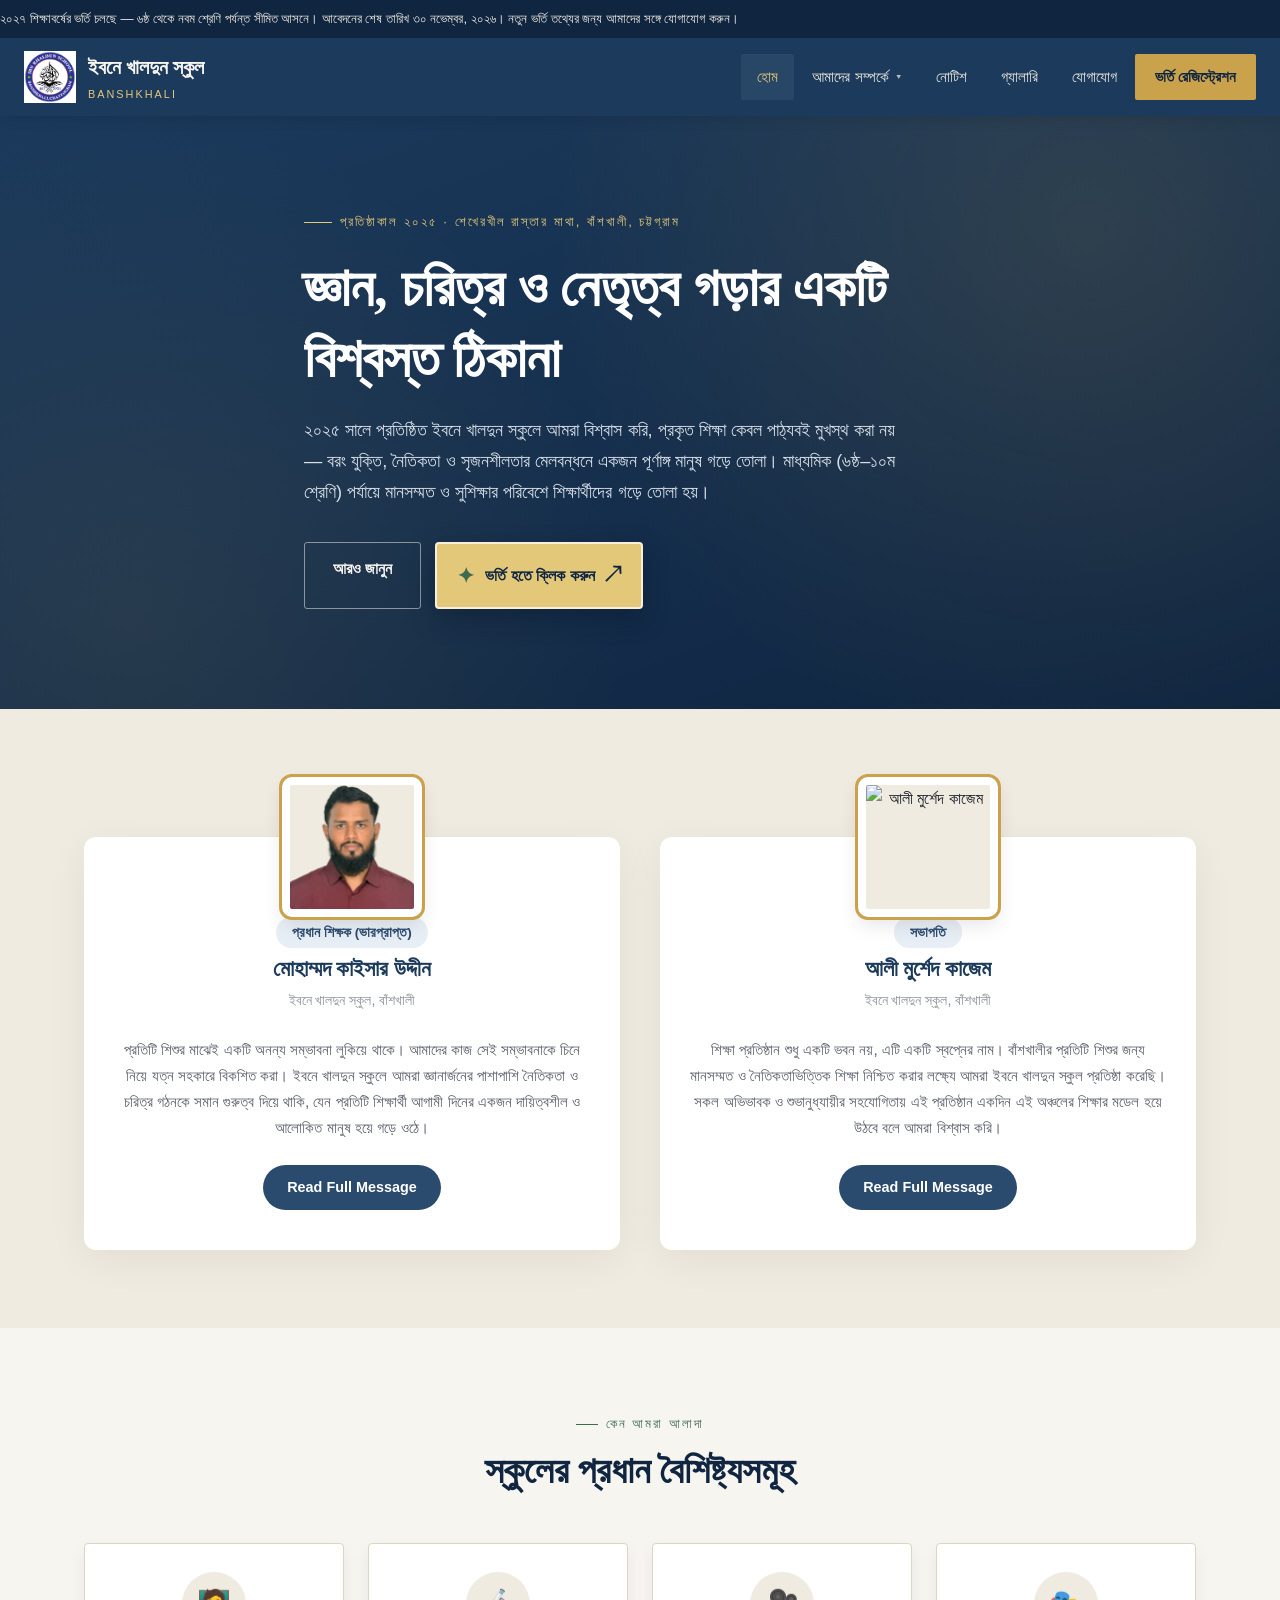
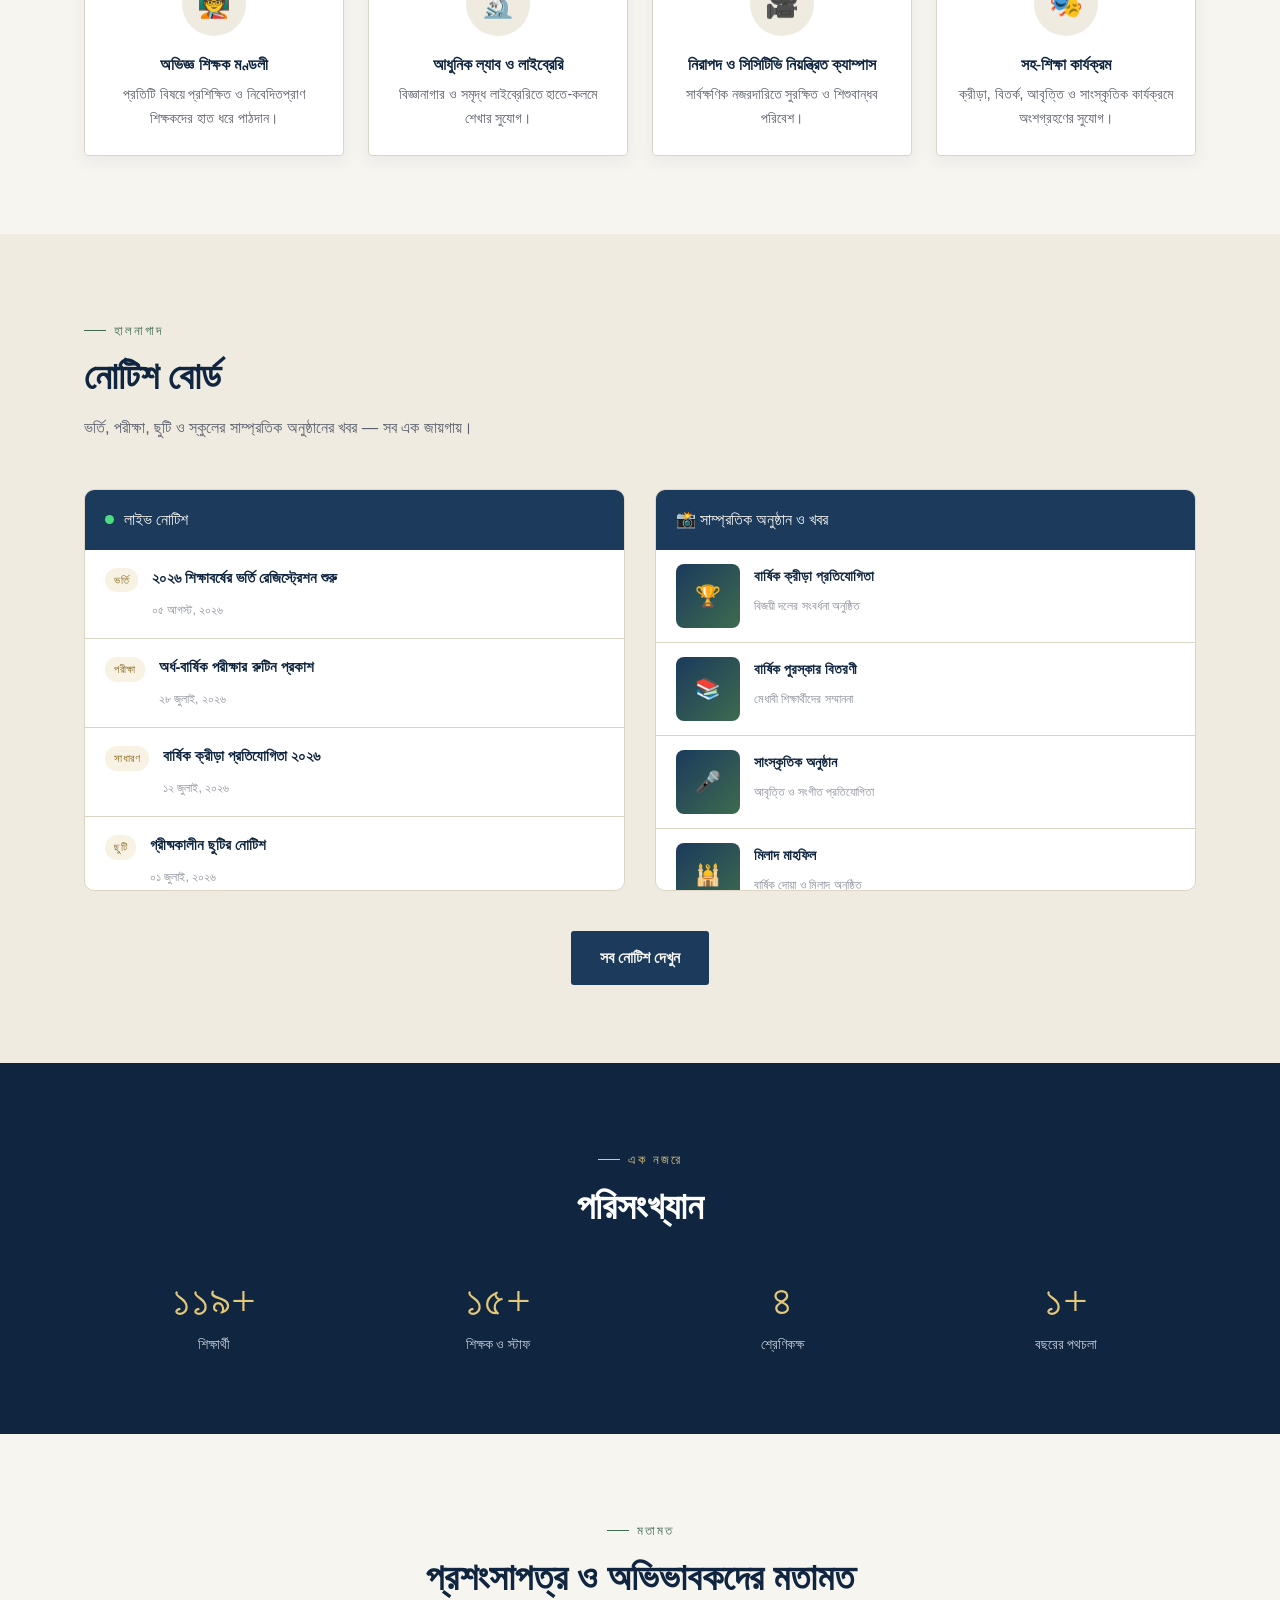
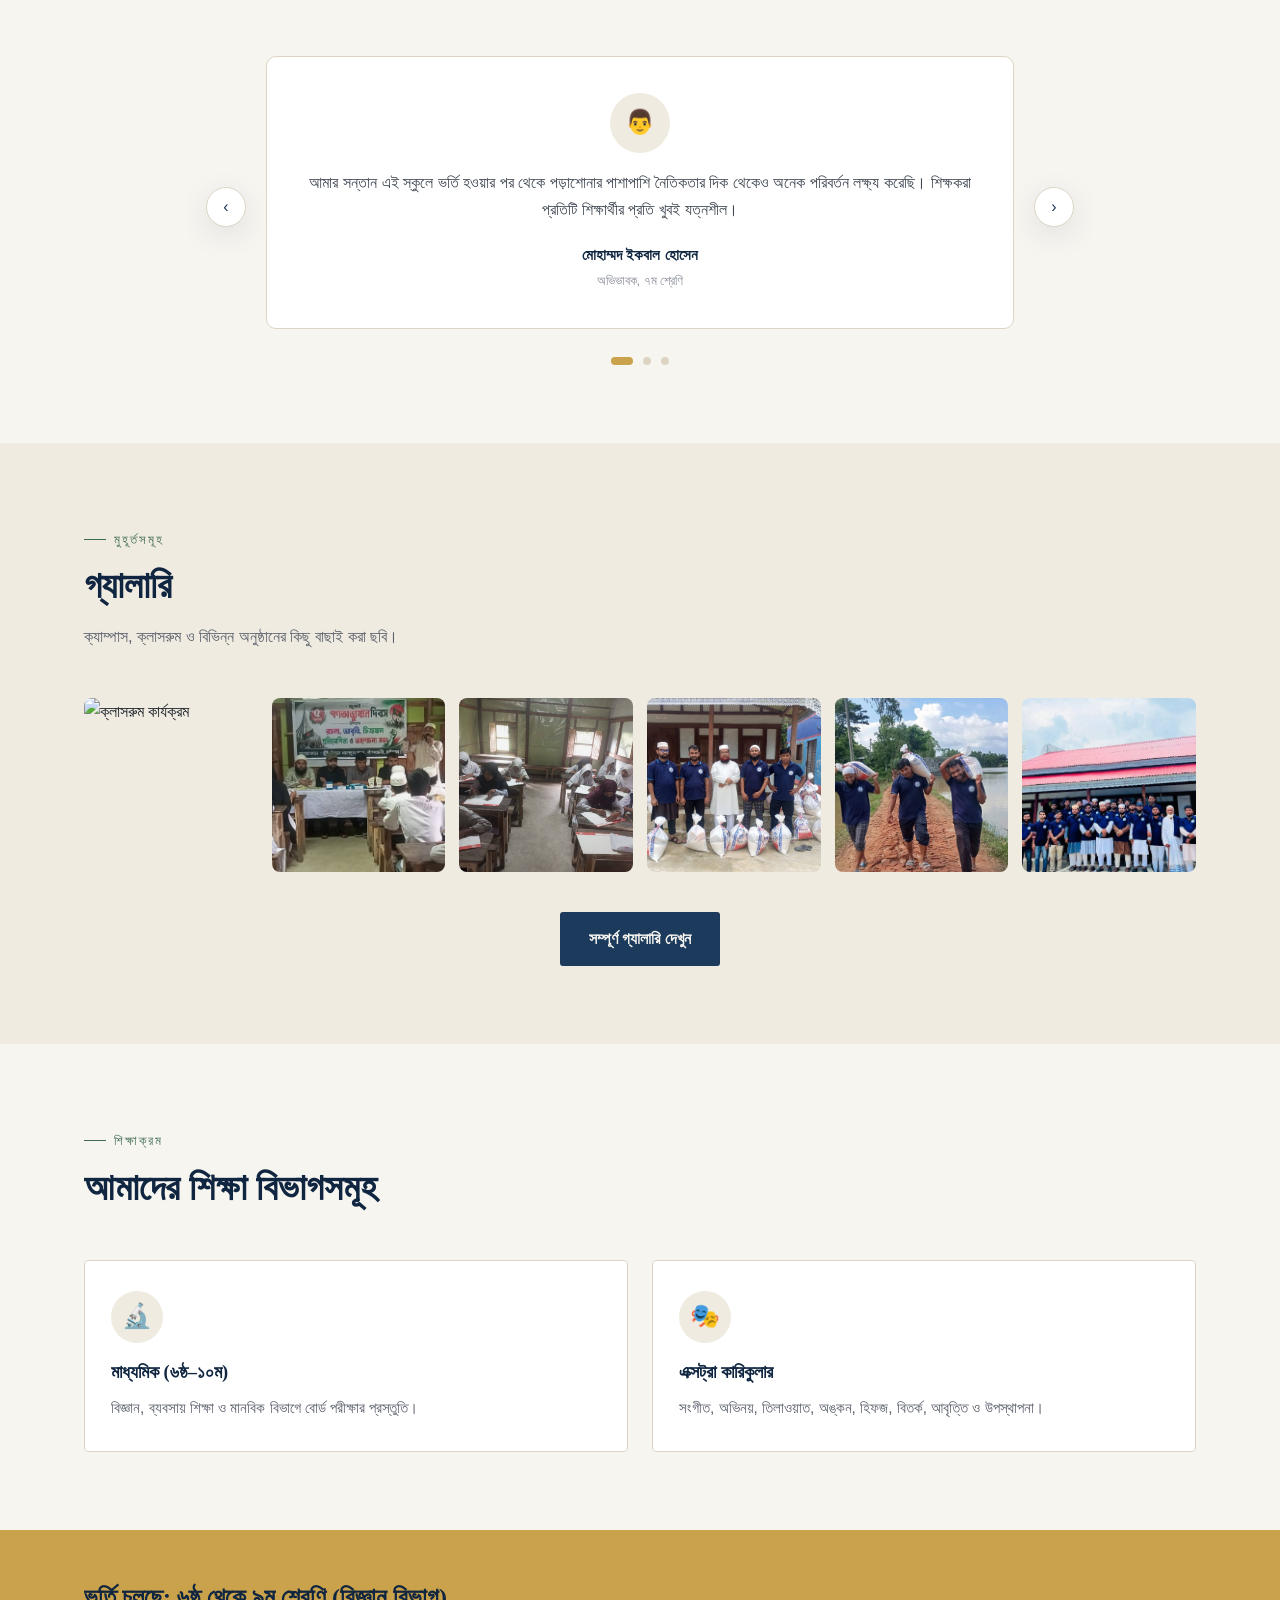
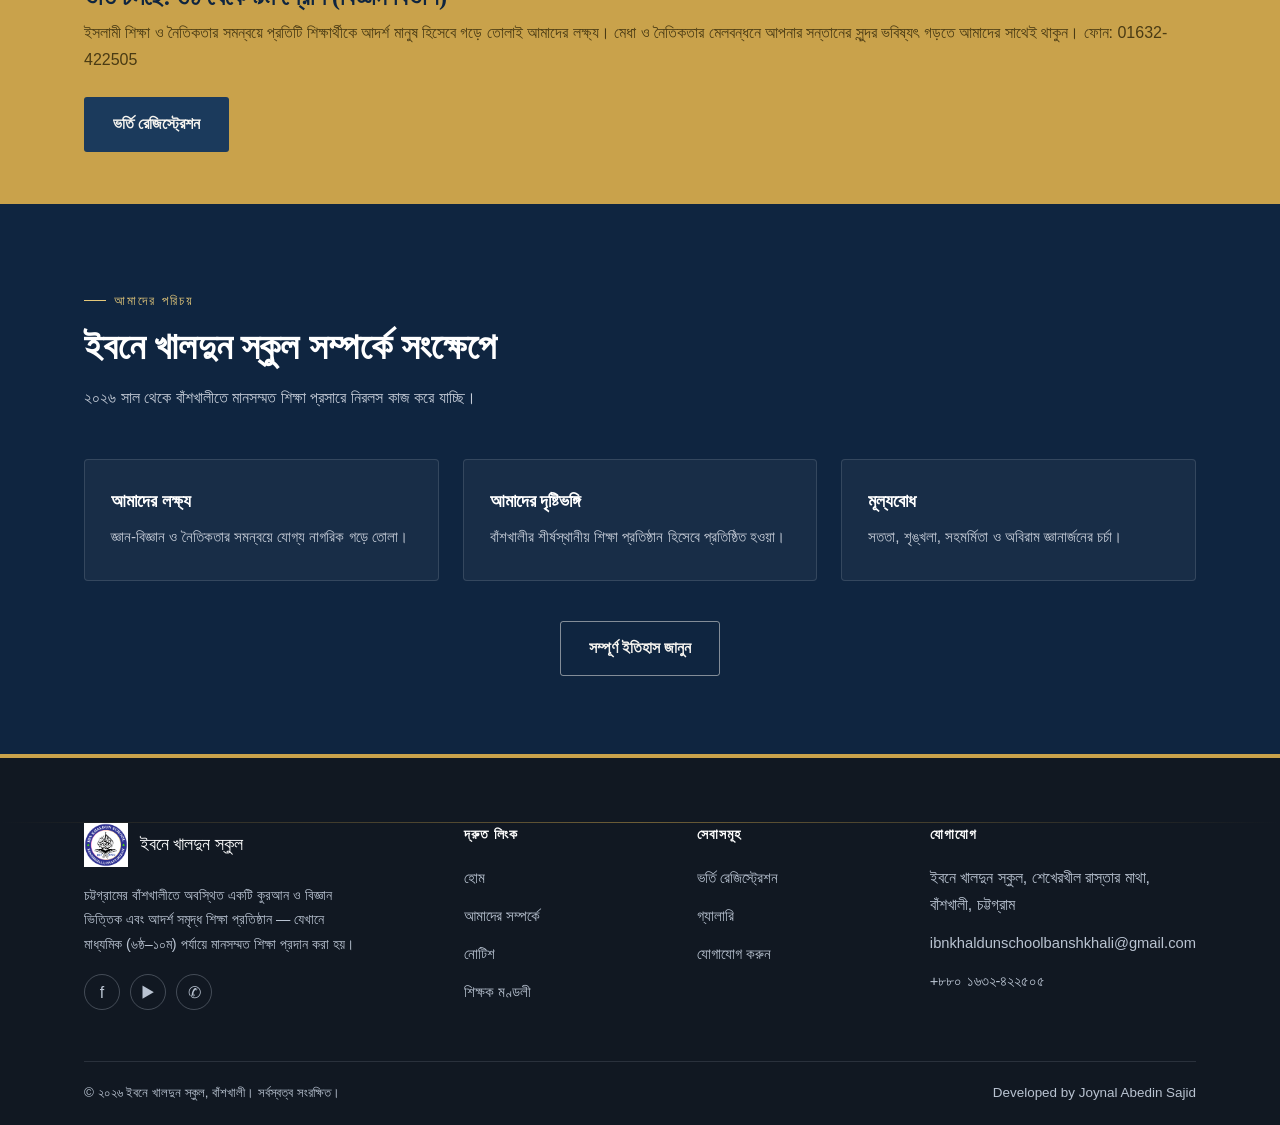
==== commit ff0e5213: "Fix admission responsiveness and school details Sync the requested local admission layout, leadershi" ====
--- a/index.html
+++ b/index.html
@@ -69,10 +69,10 @@
       </video>
     </div>
     <div class="container hero-inner">
-      <div class="eyebrow">প্রতিষ্ঠাকাল ২০০৮ · শেখেরখীল রাস্তার মাথা, বাঁশখালী, চট্টগ্রাম</div>
+      <div class="eyebrow">প্রতিষ্ঠাকাল ২০২৫ · শেখেরখীল রাস্তার মাথা, বাঁশখালী, চট্টগ্রাম</div>
       <h1>জ্ঞান, চরিত্র ও নেতৃত্ব গড়ার একটি বিশ্বস্ত ঠিকানা</h1>
-      <p class="lead">২০০৮ সালে প্রতিষ্ঠিত ইবনে খালদুন স্কুলে আমরা বিশ্বাস করি, প্রকৃত শিক্ষা কেবল পাঠ্যবই মুখস্থ করা নয় — বরং যুক্তি,
-        নৈতিকতা ও সৃজনশীলতার মেলবন্ধনে একজন পূর্ণাঙ্গ মানুষ গড়ে তোলা। ৬ষ্ঠ থেকে ৯ম শ্রেণি (বিজ্ঞান বিভাগ) পর্যন্ত
+      <p class="lead">২০২৫ সালে প্রতিষ্ঠিত ইবনে খালদুন স্কুলে আমরা বিশ্বাস করি, প্রকৃত শিক্ষা কেবল পাঠ্যবই মুখস্থ করা নয় — বরং যুক্তি,
+        নৈতিকতা ও সৃজনশীলতার মেলবন্ধনে একজন পূর্ণাঙ্গ মানুষ গড়ে তোলা। মাধ্যমিক (৬ষ্ঠ–১০ম শ্রেণি) পর্যায়ে
         মানসম্মত ও সুশিক্ষার পরিবেশে শিক্ষার্থীদের গড়ে তোলা হয়।</p>
       <div class="hero-ctas">
         <a href="pages/about.html" class="btn btn-outline">আরও জানুন</a>
@@ -324,7 +324,7 @@
       <div class="grid-2">
         <div class="card reveal">
           <div class="icon">🔬</div>
-          <h3>মাধ্যমিক (৬ষ্ঠ–৯ম)</h3>
+          <h3>মাধ্যমিক (৬ষ্ঠ–১০ম)</h3>
           <p>বিজ্ঞান, ব্যবসায় শিক্ষা ও মানবিক বিভাগে বোর্ড পরীক্ষার প্রস্তুতি।</p>
         </div>
         <div class="card reveal">
@@ -386,7 +386,7 @@
             <div class="bn">ইবনে খালদুন স্কুল</div>
           </div>
           <p class="desc">চট্টগ্রামের বাঁশখালীতে অবস্থিত একটি কুরআন ও বিজ্ঞান ভিত্তিক এবং আদর্শ সমৃদ্ধ শিক্ষা প্রতিষ্ঠান
-            — যেটা ৬ষ্ঠ থেকে ৯ম শ্রেণী পর্যন্ত মানসম্মত শিক্ষা প্রদান করে।</p>
+            — যেখানে মাধ্যমিক (৬ষ্ঠ–১০ম) পর্যায়ে মানসম্মত শিক্ষা প্রদান করা হয়।</p>
           <div class="social-row">
             <a href="#" aria-label="Facebook">f</a>
             <a href="#" aria-label="YouTube">▶</a>
--- a/assets/style.css
+++ b/assets/style.css
@@ -0,0 +1,3237 @@
+/* ===========================================================
+   Ibn Khaldun School, Banshkhali — Design System
+   Palette: Navy (#1B3A5C), Ink (#161B22), Gold (#C9A24B),
+            Paper (#F7F5F0), Paper-dim (#EFEBE1), Green-accent (#3E6B4F)
+   Type: Tiro Bangla / Lora (display), Hind Siliguri / Inter (body)
+=========================================================== */
+
+@import url('https://fonts.googleapis.com/css2?family=Tiro+Bangla:ital@0;1&family=Hind+Siliguri:wght@300;400;500;600;700&family=Lora:ital,wght@0,500;0,600;0,700;1,500&family=Inter:wght@400;500;600;700&display=swap');
+
+:root {
+  --navy: #1B3A5C;
+  --navy-dark: #0F2540;
+  --navy-mid: #2A4A6E;
+  --ink: #161B22;
+  --gold: #C9A24B;
+  --gold-light: #E4C87A;
+  --paper: #F7F5F0;
+  --paper-dim: #EFEBE1;
+  --paper-line: #DCD5C4;
+  --green: #3E6B4F;
+  --white: #FFFFFF;
+  --shadow: 0 8px 30px rgba(15, 37, 64, 0.10);
+  --radius: 4px;
+  --max-w: 1160px;
+}
+
+* {
+  box-sizing: border-box;
+  margin: 0;
+  padding: 0;
+}
+
+html {
+  scroll-behavior: smooth;
+}
+
+body {
+  font-family: 'Hind Siliguri', 'Inter', sans-serif;
+  background: var(--paper);
+  color: var(--ink);
+  line-height: 1.7;
+  -webkit-font-smoothing: antialiased;
+}
+
+h1,
+h2,
+h3,
+h4,
+.serif {
+  font-family: 'Tiro Bangla', 'Lora', serif;
+  font-weight: 600;
+  color: var(--navy-dark);
+  line-height: 1.3;
+}
+
+a {
+  color: inherit;
+  text-decoration: none;
+}
+
+img {
+  max-width: 100%;
+  display: block;
+}
+
+ul {
+  list-style: none;
+}
+
+button {
+  font-family: inherit;
+  cursor: pointer;
+}
+
+.container {
+  max-width: var(--max-w);
+  margin: 0 auto;
+  padding: 0 24px;
+}
+
+@media (prefers-reduced-motion: reduce) {
+  * {
+    animation-duration: 0.01ms !important;
+    transition-duration: 0.01ms !important;
+    scroll-behavior: auto !important;
+  }
+}
+
+/* ---------- Focus ---------- */
+a:focus-visible,
+button:focus-visible,
+input:focus-visible,
+textarea:focus-visible,
+select:focus-visible {
+  outline: 2px solid var(--gold);
+  outline-offset: 3px;
+}
+
+/* ---------- Topbar ---------- */
+.topbar {
+  background: var(--navy-dark);
+  color: var(--paper-dim);
+  font-size: 0.82rem;
+  position: sticky;
+  top: 0;
+  z-index: 200;
+}
+
+.topbar .container {
+  display: flex;
+  justify-content: space-between;
+  align-items: center;
+  padding-top: 8px;
+  padding-bottom: 8px;
+  flex-wrap: wrap;
+  gap: 6px;
+}
+
+.topbar a {
+  color: var(--gold-light);
+}
+
+.topbar .tb-items {
+  display: flex;
+  gap: 20px;
+  flex-wrap: wrap;
+}
+
+.topbar .tb-items span {
+  opacity: 0.85;
+}
+
+.marquee {
+  overflow: hidden;
+  white-space: nowrap;
+}
+
+.marquee-track {
+  display: inline-block;
+  padding: 8px 0;
+  animation: marquee-rtl 40s linear infinite;
+}
+
+.marquee-track>* {
+  margin-right: 36px;
+}
+
+@keyframes marquee-rtl {
+  from {
+    transform: translateX(100vw);
+  }
+
+  to {
+    transform: translateX(-100%);
+  }
+}
+
+/* ---------- Header / Nav ---------- */
+header.site-header {
+  background: var(--navy);
+  position: sticky;
+  top: var(--topbar-h, 36px);
+  z-index: 100;
+  box-shadow: 0 2px 14px rgba(0, 0, 0, 0.12);
+}
+
+.nav-wrap {
+  display: flex;
+  align-items: center;
+  justify-content: space-between;
+  padding: 12px 24px;
+}
+
+.brand {
+  display: flex;
+  align-items: center;
+  gap: 12px;
+  color: var(--paper);
+}
+
+.brand img {
+  width: 52px;
+  height: 52px;
+}
+
+.brand .brand-text .bn {
+  font-family: 'Tiro Bangla', serif;
+  font-size: 1.28rem;
+  font-weight: 600;
+  color: var(--paper);
+}
+
+.brand .brand-text .en {
+  font-family: 'Inter', sans-serif;
+  font-size: 0.68rem;
+  letter-spacing: 2px;
+  color: var(--gold-light);
+  text-transform: uppercase;
+}
+
+nav.main-nav ul {
+  display: flex;
+  gap: 2px;
+  align-items: center;
+}
+
+nav.main-nav a {
+  display: block;
+  padding: 10px 16px;
+  color: var(--paper-dim);
+  font-size: 0.96rem;
+  border-radius: 2px;
+  transition: color .2s, background .2s;
+}
+
+nav.main-nav a:hover,
+nav.main-nav a.active {
+  color: var(--gold-light);
+  background: rgba(255, 255, 255, 0.06);
+}
+
+.nav-cta {
+  background: var(--gold);
+  color: var(--navy-dark) !important;
+  font-weight: 600;
+  padding: 10px 20px !important;
+  border-radius: 3px;
+}
+
+.nav-cta:hover {
+  background: var(--gold-light);
+  color: var(--navy-dark) !important;
+}
+
+.nav-cta:disabled {
+  cursor: default;
+  opacity: 1;
+}
+
+.hamburger {
+  display: none;
+  background: none;
+  border: none;
+  width: 40px;
+  height: 40px;
+  flex-direction: column;
+  justify-content: center;
+  align-items: center;
+  gap: 5px;
+}
+
+.hamburger span {
+  width: 24px;
+  height: 2px;
+  background: var(--paper);
+  display: block;
+}
+
+@media (max-width: 940px) {
+  .hamburger {
+    display: flex;
+    position: relative;
+    z-index: 121;
+  }
+
+  nav.main-nav {
+    position: fixed;
+    inset: 0 auto 0 0;
+    width: min(86vw, 320px);
+    max-height: 100dvh;
+    background: var(--navy);
+    display: block;
+    overflow-y: auto;
+    overscroll-behavior: contain;
+    transform: translateX(-105%);
+    transition: transform .3s ease;
+    box-shadow: 12px 0 28px rgba(0, 0, 0, 0.24);
+    z-index: 120;
+  }
+
+  nav.main-nav.open {
+    transform: translateX(0);
+  }
+
+  nav.main-nav ul {
+    flex-direction: column;
+    align-items: stretch;
+    padding: 88px 24px 24px;
+  }
+
+  nav.main-nav a {
+    padding: 12px 4px;
+    border-bottom: 1px solid rgba(255, 255, 255, 0.08);
+    border-radius: 0;
+  }
+
+  .nav-cta {
+    margin-top: 10px;
+    display: inline-block;
+  }
+
+  .topbar .container {
+    justify-content: center;
+    text-align: center;
+  }
+}
+
+/* ---------- Hero ---------- */
+.hero {
+  position: relative;
+  background: linear-gradient(160deg, var(--navy) 0%, var(--navy-dark) 100%);
+  color: var(--paper);
+  overflow: hidden;
+  padding: 88px 0 100px;
+}
+
+.hero::before {
+  content: "";
+  position: absolute;
+  inset: 0;
+  background-image: radial-gradient(circle at 85% 20%, rgba(201, 162, 75, 0.14), transparent 45%),
+    radial-gradient(circle at 10% 85%, rgba(201, 162, 75, 0.10), transparent 40%);
+  pointer-events: none;
+}
+
+.hero-videos {
+  position: absolute;
+  inset: 0;
+  display: flex;
+  z-index: 1;
+  pointer-events: none;
+}
+
+.hero-video {
+  flex: 1;
+  width: 33.33%;
+  height: 100%;
+  object-fit: cover;
+  opacity: 0.12;
+}
+
+.hero .pattern {
+  position: absolute;
+  right: -60px;
+  top: -60px;
+  width: 420px;
+  height: 420px;
+  opacity: 0.10;
+  pointer-events: none;
+}
+
+.hero-inner {
+  position: relative;
+  z-index: 2;
+  max-width: 720px;
+}
+
+.hero .eyebrow {
+  display: inline-flex;
+  align-items: center;
+  gap: 8px;
+  color: var(--gold-light);
+  font-size: 0.82rem;
+  letter-spacing: 2px;
+  text-transform: uppercase;
+  margin-bottom: 20px;
+  font-family: 'Inter', sans-serif;
+}
+
+.hero .eyebrow::before {
+  content: "";
+  width: 28px;
+  height: 1px;
+  background: var(--gold-light);
+  display: inline-block;
+}
+
+.hero h1 {
+  font-size: clamp(2.1rem, 4.4vw, 3.4rem);
+  color: var(--white);
+  margin-bottom: 20px;
+}
+
+.hero p.lead {
+  font-size: 1.14rem;
+  color: #D8DFE8;
+  max-width: 600px;
+  margin-bottom: 34px;
+}
+
+.hero-ctas {
+  display: flex;
+  gap: 14px;
+  flex-wrap: wrap;
+}
+
+.hero-admission-cta {
+  z-index: 3;
+  display: inline-flex;
+  align-items: center;
+  gap: 10px;
+  padding: 14px 20px;
+  color: var(--navy-dark);
+  background: var(--gold-light);
+  border: 2px solid rgba(255, 255, 255, 0.72);
+  border-radius: 4px;
+  box-shadow: 0 10px 24px rgba(6, 20, 36, 0.34);
+  font-size: 1rem;
+  font-weight: 700;
+  animation: admission-pulse 2.4s ease-in-out infinite;
+  transition: transform .2s ease, background .2s ease, box-shadow .2s ease;
+}
+
+.hero-admission-cta:hover {
+  color: var(--navy-dark);
+  background: var(--white);
+  transform: translateY(-4px) scale(1.02);
+  box-shadow: 0 14px 30px rgba(6, 20, 36, 0.42);
+  animation-play-state: paused;
+}
+
+.hero-admission-icon {
+  color: var(--green);
+  font-size: 1.3rem;
+}
+
+.hero-admission-arrow {
+  font-size: 1.25rem;
+  transition: transform .2s ease;
+}
+
+.hero-admission-cta:hover .hero-admission-arrow {
+  transform: translate(3px, -3px);
+}
+
+@keyframes admission-pulse {
+  0%, 100% { box-shadow: 0 10px 24px rgba(6, 20, 36, 0.34), 0 0 0 0 rgba(228, 200, 122, 0.45); }
+  50% { box-shadow: 0 12px 26px rgba(6, 20, 36, 0.38), 0 0 0 10px rgba(228, 200, 122, 0); }
+}
+
+@media (max-width: 640px) {
+  .hero {
+    padding-bottom: 124px;
+  }
+
+  .hero-admission-cta {
+    justify-content: center;
+  }
+}
+
+.btn {
+  display: inline-block;
+  padding: 13px 28px;
+  border-radius: 3px;
+  font-weight: 600;
+  font-size: 0.98rem;
+  transition: transform .2s ease, box-shadow .2s ease, background .2s ease;
+  border: 1.5px solid transparent;
+}
+
+.btn-primary {
+  background: var(--gold);
+  color: var(--navy-dark);
+}
+
+.btn-primary:hover {
+  background: var(--gold-light);
+  transform: translateY(-2px);
+  box-shadow: 0 8px 18px rgba(201, 162, 75, 0.3);
+}
+
+.btn-outline {
+  border-color: rgba(247, 245, 240, 0.5);
+  color: var(--paper);
+}
+
+.btn-outline:hover {
+  border-color: var(--gold-light);
+  color: var(--gold-light);
+  transform: translateY(-2px);
+}
+
+.btn-navy {
+  background: var(--navy);
+  color: var(--paper);
+}
+
+.btn-navy:hover {
+  background: var(--navy-mid);
+  transform: translateY(-2px);
+}
+
+/* stat strip inside hero */
+.hero-stats {
+  position: relative;
+  z-index: 2;
+  display: flex;
+  gap: 0;
+  margin-top: 56px;
+  flex-wrap: wrap;
+  border-top: 1px solid rgba(247, 245, 240, 0.15);
+  padding-top: 28px;
+}
+
+.hero-stats .stat {
+  flex: 1;
+  min-width: 130px;
+  padding-right: 24px;
+}
+
+.hero-stats .stat .num {
+  font-family: 'Tiro Bangla', serif;
+  font-size: 2rem;
+  color: var(--gold-light);
+}
+
+.hero-stats .stat .lbl {
+  font-size: 0.86rem;
+  color: #B9C3D1;
+  margin-top: 2px;
+}
+
+/* ---------- Section basics ---------- */
+section {
+  padding: 78px 0;
+}
+
+.section-tight {
+  padding: 56px 0;
+}
+
+.section-alt {
+  background: var(--paper-dim);
+}
+
+.section-navy {
+  background: var(--navy-dark);
+  color: var(--paper);
+}
+
+.section-navy h2,
+.section-navy h3 {
+  color: var(--white);
+}
+
+.section-head {
+  max-width: 640px;
+  margin-bottom: 48px;
+}
+
+.section-head .kicker {
+  display: inline-flex;
+  align-items: center;
+  gap: 8px;
+  color: var(--green);
+  font-family: 'Inter', sans-serif;
+  font-size: 0.8rem;
+  letter-spacing: 2px;
+  text-transform: uppercase;
+  margin-bottom: 12px;
+}
+
+.section-head .kicker::before {
+  content: "";
+  width: 22px;
+  height: 1px;
+  background: var(--green);
+}
+
+.section-navy .section-head .kicker {
+  color: var(--gold-light);
+}
+
+.section-navy .section-head .kicker::before {
+  background: var(--gold-light);
+}
+
+.section-head h2 {
+  font-size: clamp(1.6rem, 3vw, 2.3rem);
+}
+
+.section-head p {
+  color: #5A5F6B;
+  margin-top: 12px;
+  font-size: 1.03rem;
+}
+
+.section-navy .section-head p {
+  color: #C6CDD8;
+}
+
+/* ---------- Cards: programs ---------- */
+.grid-4 {
+  display: grid;
+  grid-template-columns: repeat(4, 1fr);
+  gap: 24px;
+}
+
+.grid-3 {
+  display: grid;
+  grid-template-columns: repeat(3, 1fr);
+  gap: 24px;
+}
+
+.grid-2 {
+  display: grid;
+  grid-template-columns: repeat(2, 1fr);
+  gap: 24px;
+}
+
+.admission-layout {
+  grid-template-columns: minmax(0, 2fr) minmax(260px, 1fr);
+  gap: clamp(24px, 4vw, 40px);
+  align-items: start;
+}
+
+.admission-layout > * {
+  min-width: 0;
+}
+
+.admission-layout .form-card {
+  min-width: 0;
+}
+
+@media (max-width:940px) {
+  .grid-4 {
+    grid-template-columns: repeat(2, 1fr);
+  }
+
+  .grid-3 {
+    grid-template-columns: repeat(2, 1fr);
+  }
+
+  .admission-layout {
+    grid-template-columns: minmax(0, 1fr);
+  }
+}
+
+@media (max-width:640px) {
+
+  .grid-4,
+  .grid-3,
+  .grid-2 {
+    grid-template-columns: 1fr;
+  }
+
+  .admission-layout .form-card {
+    padding: 22px 18px;
+  }
+}
+
+.card {
+  background: var(--white);
+  border: 1px solid var(--paper-line);
+  border-radius: var(--radius);
+  padding: 30px 26px;
+  transition: transform .25s ease, box-shadow .25s ease, border-color .25s ease;
+}
+
+.card:hover {
+  transform: translateY(-4px);
+  box-shadow: var(--shadow);
+  border-color: var(--gold);
+}
+
+.card .icon {
+  width: 52px;
+  height: 52px;
+  border-radius: 50%;
+  background: var(--paper-dim);
+  display: flex;
+  align-items: center;
+  justify-content: center;
+  margin-bottom: 18px;
+  color: var(--navy);
+  font-size: 1.5rem;
+}
+
+.card h3 {
+  font-size: 1.15rem;
+  margin-bottom: 10px;
+}
+
+.card p {
+  color: #5A5F6B;
+  font-size: 0.96rem;
+}
+
+/* ---------- Shareholders ---------- */
+.shareholder-grid {
+  display: grid;
+  grid-template-columns: repeat(4, 1fr);
+  gap: 22px;
+}
+
+@media (max-width:940px) {
+  .shareholder-grid {
+    grid-template-columns: repeat(2, 1fr);
+  }
+}
+
+@media (max-width:640px) {
+  .shareholder-grid {
+    grid-template-columns: 1fr;
+  }
+}
+
+.sh-card {
+  background: var(--white);
+  border: 1px solid var(--paper-line);
+  border-radius: var(--radius);
+  overflow: hidden;
+  text-align: center;
+  cursor: pointer;
+  transition: transform .3s ease, box-shadow .3s ease, border-color .3s ease;
+}
+
+.sh-card:hover {
+  transform: translateY(-6px);
+  box-shadow: var(--shadow);
+  border-color: var(--gold);
+}
+
+.sh-photo {
+  position: relative;
+  aspect-ratio: 1/1;
+  overflow: hidden;
+}
+
+.sh-photo img {
+  width: 100%;
+  height: 100%;
+  object-fit: cover;
+  object-position: 50% 0%;
+  display: block;
+  transition: transform .4s ease;
+}
+
+.sh-society-logo {
+  background: #101719;
+  padding: 12px;
+}
+
+.sh-society-logo img {
+  object-fit: contain;
+  object-position: center;
+  border-radius: 8px;
+}
+
+.sh-card:hover .sh-photo img {
+  transform: scale(1.08);
+}
+
+.sh-card:hover .sh-society-logo img {
+  transform: scale(1.04);
+}
+
+.staff-pagination {
+  display: flex;
+  justify-content: flex-end;
+  align-items: center;
+  gap: 8px;
+  margin-top: 24px;
+  min-height: 42px;
+}
+
+.staff-pagination button {
+  min-width: 38px;
+  height: 38px;
+  padding: 0 12px;
+  border: 1px solid var(--paper-line);
+  border-radius: 8px;
+  background: var(--white);
+  color: var(--navy);
+  font-family: 'Hind Siliguri', sans-serif;
+  font-size: 0.9rem;
+  font-weight: 600;
+  cursor: pointer;
+  transition: background .2s ease, color .2s ease, border-color .2s ease, transform .2s ease;
+}
+
+.staff-pagination button:hover:not(:disabled) {
+  background: var(--gold-light);
+  border-color: var(--gold);
+  transform: translateY(-2px);
+}
+
+.staff-pagination button.active {
+  background: var(--navy);
+  border-color: var(--navy);
+  color: var(--paper);
+}
+
+.staff-pagination button:disabled {
+  opacity: 0.45;
+  cursor: not-allowed;
+}
+
+.board-home-action {
+  display: flex;
+  justify-content: center;
+  margin-top: 28px;
+}
+
+@media (max-width: 640px) {
+  .staff-pagination {
+    justify-content: center;
+    flex-wrap: wrap;
+  }
+}
+
+.sh-photo .sh-avatar {
+  width: 100%;
+  height: 100%;
+  display: flex;
+  align-items: center;
+  justify-content: center;
+  font-size: 3.4rem;
+  color: rgba(255, 255, 255, 0.92);
+  transition: transform .4s ease;
+}
+
+.sh-card:hover .sh-avatar {
+  transform: scale(1.08);
+}
+
+.sh-ph-1 {
+  background: linear-gradient(135deg, #1B3A5C, #2A4A6E);
+}
+
+.sh-ph-2 {
+  background: linear-gradient(135deg, #2A4A6E, #3E6B4F);
+}
+
+.sh-ph-3 {
+  background: linear-gradient(135deg, #C9A24B, #8A6A20);
+}
+
+.sh-ph-4 {
+  background: linear-gradient(135deg, #3E6B4F, #1B3A5C);
+}
+
+.sh-ph-5 {
+  background: linear-gradient(135deg, #0F2540, #2A4A6E);
+}
+
+.sh-body {
+  padding: 18px 14px 20px;
+}
+
+.sh-body h3 {
+  font-size: 1.02rem;
+  color: var(--navy-dark);
+  margin-bottom: 8px;
+}
+
+.sh-role {
+  display: inline-block;
+  font-size: 0.78rem;
+  font-weight: 600;
+  color: var(--gold);
+  background: rgba(201, 162, 75, 0.12);
+  border: 1px solid rgba(201, 162, 75, 0.35);
+  padding: 3px 12px;
+  border-radius: 20px;
+}
+
+.sh-card:hover .sh-role {
+  background: var(--gold);
+  color: var(--navy-dark);
+  border-color: var(--gold);
+}
+
+/* ---------- Notice list ---------- */
+.notice-list {
+  display: flex;
+  flex-direction: column;
+  gap: 0;
+}
+
+.notice-item {
+  display: flex;
+  gap: 22px;
+  align-items: flex-start;
+  padding: 24px 0;
+  border-bottom: 1px solid var(--paper-line);
+}
+
+.notice-item .date-block {
+  min-width: 76px;
+  text-align: center;
+  background: var(--paper-dim);
+  border: 1px solid var(--paper-line);
+  border-radius: var(--radius);
+  padding: 10px 6px;
+}
+
+.notice-item .date-block .d {
+  font-family: 'Tiro Bangla', serif;
+  font-size: 1.35rem;
+  color: var(--navy);
+  line-height: 1;
+}
+
+.notice-item .date-block .m {
+  font-size: 0.72rem;
+  color: var(--green);
+  text-transform: uppercase;
+  letter-spacing: 1px;
+  margin-top: 4px;
+}
+
+.notice-item h4 {
+  font-size: 1.08rem;
+  margin-bottom: 6px;
+}
+
+.notice-item h4 a:hover {
+  color: var(--navy);
+  text-decoration: underline;
+}
+
+.notice-item p {
+  color: #5A5F6B;
+  font-size: 0.93rem;
+  margin-bottom: 8px;
+}
+
+.tag {
+  display: inline-block;
+  font-size: 0.72rem;
+  padding: 3px 10px;
+  border-radius: 20px;
+  background: rgba(62, 107, 79, 0.1);
+  color: var(--green);
+  font-family: 'Inter', sans-serif;
+  letter-spacing: 0.5px;
+}
+
+.tag.tag-gold {
+  background: rgba(201, 162, 75, 0.14);
+  color: #8A6A20;
+}
+
+/* ---------- Timeline (about) ---------- */
+.timeline {
+  position: relative;
+  padding-left: 32px;
+}
+
+.timeline::before {
+  content: "";
+  position: absolute;
+  left: 7px;
+  top: 6px;
+  bottom: 6px;
+  width: 2px;
+  background: var(--paper-line);
+}
+
+.timeline-item {
+  position: relative;
+  padding-bottom: 38px;
+}
+
+.timeline-item:last-child {
+  padding-bottom: 0;
+}
+
+.timeline-item::before {
+  content: "";
+  position: absolute;
+  left: -32px;
+  top: 4px;
+  width: 16px;
+  height: 16px;
+  border-radius: 50%;
+  background: var(--gold);
+  border: 3px solid var(--paper);
+  box-shadow: 0 0 0 2px var(--gold);
+}
+
+.timeline-item h4 {
+  font-size: 1.08rem;
+  margin-bottom: 6px;
+}
+
+.timeline-item .year {
+  color: var(--green);
+  font-family: 'Inter', sans-serif;
+  font-size: 0.82rem;
+  letter-spacing: 1px;
+}
+
+.timeline-item p {
+  color: #5A5F6B;
+  margin-top: 6px;
+  font-size: 0.95rem;
+}
+
+/* ---------- Staff cards ---------- */
+.staff-card {
+  background: var(--white);
+  border: 1px solid var(--paper-line);
+  border-radius: var(--radius);
+  overflow: hidden;
+  text-align: center;
+  transition: transform .25s ease, box-shadow .25s ease;
+}
+
+.staff-card:hover {
+  transform: translateY(-4px);
+  box-shadow: var(--shadow);
+}
+
+.staff-photo {
+  width: 100%;
+  aspect-ratio: 1/1;
+  background: var(--navy);
+  display: flex;
+  align-items: center;
+  justify-content: center;
+  color: var(--gold-light);
+  font-family: 'Tiro Bangla', serif;
+  font-size: 2.4rem;
+  position: relative;
+}
+
+.staff-photo img {
+  width: 100%;
+  height: 100%;
+  object-fit: cover;
+  display: block;
+}
+
+.staff-photo::after {
+  content: "";
+  position: absolute;
+  inset: 0;
+  background: radial-gradient(circle at 50% 120%, rgba(201, 162, 75, 0.35), transparent 60%);
+}
+
+.staff-info {
+  padding: 20px 16px;
+}
+
+.staff-info h4 {
+  font-size: 1.05rem;
+  margin-bottom: 4px;
+}
+
+.staff-info .role {
+  color: var(--green);
+  font-size: 0.86rem;
+  font-weight: 600;
+}
+
+.staff-info .subj {
+  color: #8A8F99;
+  font-size: 0.82rem;
+  margin-top: 6px;
+}
+
+/* ---------- Gallery ---------- */
+.gallery-filters {
+  display: flex;
+  gap: 10px;
+  flex-wrap: wrap;
+  margin-bottom: 32px;
+}
+
+.gfilter {
+  padding: 8px 18px;
+  border-radius: 20px;
+  border: 1px solid var(--paper-line);
+  background: var(--white);
+  font-size: 0.88rem;
+  color: #5A5F6B;
+  transition: all .2s;
+}
+
+.gfilter:hover,
+.gfilter.active {
+  background: var(--navy);
+  color: var(--paper);
+  border-color: var(--navy);
+}
+
+.gallery-grid {
+  display: grid;
+  grid-template-columns: repeat(4, 1fr);
+  gap: 16px;
+}
+
+@media (max-width:940px) {
+  .gallery-grid {
+    grid-template-columns: repeat(3, 1fr);
+  }
+}
+
+@media (max-width:640px) {
+  .gallery-grid {
+    grid-template-columns: repeat(2, 1fr);
+  }
+}
+
+.gallery-item {
+  aspect-ratio: 1/1;
+  border-radius: var(--radius);
+  overflow: hidden;
+  position: relative;
+  cursor: pointer;
+}
+
+.gallery-item .ph {
+  width: 100%;
+  height: 100%;
+  display: flex;
+  align-items: center;
+  justify-content: center;
+  color: var(--paper);
+  font-size: 1.6rem;
+  transition: transform .35s ease;
+}
+
+.gallery-item:hover .ph {
+  transform: scale(1.08);
+}
+
+.gallery-item .cap {
+  position: absolute;
+  left: 0;
+  right: 0;
+  bottom: 0;
+  background: linear-gradient(transparent, rgba(15, 37, 64, 0.85));
+  color: var(--paper);
+  font-size: 0.78rem;
+  padding: 20px 10px 10px;
+  opacity: 0;
+  transition: opacity .25s;
+}
+
+.gallery-item:hover .cap {
+  opacity: 1;
+}
+
+/* ---------- Forms ---------- */
+.form-card {
+  background: var(--white);
+  border: 1px solid var(--paper-line);
+  border-radius: 6px;
+  padding: 40px;
+  box-shadow: var(--shadow);
+}
+
+.form-row {
+  display: grid;
+  grid-template-columns: 1fr 1fr;
+  gap: 20px;
+  margin-bottom: 20px;
+}
+
+@media (max-width:640px) {
+  .form-row {
+    grid-template-columns: 1fr;
+  }
+}
+
+.field {
+  margin-bottom: 20px;
+}
+
+.field label {
+  display: block;
+  font-size: 0.9rem;
+  font-weight: 600;
+  color: var(--navy-dark);
+  margin-bottom: 7px;
+}
+
+.field .req {
+  color: #B23B3B;
+}
+
+.field input,
+.field select,
+.field textarea {
+  width: 100%;
+  padding: 12px 14px;
+  border: 1.5px solid var(--paper-line);
+  border-radius: 3px;
+  background: var(--paper);
+  font-family: inherit;
+  font-size: 0.96rem;
+  color: var(--ink);
+  transition: border-color .2s;
+}
+
+.field input:focus,
+.field select:focus,
+.field textarea:focus {
+  outline: none;
+  border-color: var(--navy);
+  background: var(--white);
+}
+
+.field textarea {
+  resize: vertical;
+  min-height: 110px;
+}
+
+.field-hint {
+  font-size: 0.8rem;
+  color: #8A8F99;
+  margin-top: 5px;
+}
+
+.fieldset-title {
+  font-family: 'Tiro Bangla', serif;
+  color: var(--navy);
+  font-size: 1.1rem;
+  margin: 32px 0 18px;
+  padding-bottom: 10px;
+  border-bottom: 2px solid var(--paper-line);
+}
+
+.fieldset-title:first-child {
+  margin-top: 0;
+}
+
+.form-success {
+  display: none;
+  text-align: center;
+  padding: 50px 20px;
+}
+
+.form-success .check {
+  width: 70px;
+  height: 70px;
+  border-radius: 50%;
+  background: rgba(62, 107, 79, 0.12);
+  color: var(--green);
+  display: flex;
+  align-items: center;
+  justify-content: center;
+  font-size: 2rem;
+  margin: 0 auto 20px;
+}
+
+.form-success h3 {
+  margin-bottom: 10px;
+}
+
+.form-success p {
+  color: #5A5F6B;
+}
+
+/* ---------- Contact ---------- */
+.contact-grid {
+  display: grid;
+  grid-template-columns: 1.1fr 0.9fr;
+  gap: 40px;
+}
+
+@media (max-width:900px) {
+  .contact-grid {
+    grid-template-columns: 1fr;
+  }
+}
+
+.info-item {
+  display: flex;
+  gap: 16px;
+  padding: 18px 0;
+  border-bottom: 1px solid rgba(247, 245, 240, 0.14);
+}
+
+.info-item .ic {
+  color: var(--gold-light);
+  font-size: 1.3rem;
+  min-width: 28px;
+}
+
+.info-item h4 {
+  color: var(--white);
+  font-size: 0.98rem;
+  margin-bottom: 4px;
+}
+
+.info-item p,
+.info-item a {
+  color: #C6CDD8;
+  font-size: 0.92rem;
+}
+
+.map-embed {
+  border-radius: var(--radius);
+  overflow: hidden;
+  border: 1px solid var(--paper-line);
+}
+
+.map-embed iframe {
+  width: 100%;
+  height: 320px;
+  border: 0;
+  display: block;
+}
+
+/* ---------- Footer ---------- */
+footer {
+  background: #111822;
+  color: #B9C3D1;
+  padding-top: 64px;
+  border-top: 4px solid var(--gold);
+}
+
+.footer-grid {
+  display: grid;
+  grid-template-columns: 1.4fr 0.8fr 0.8fr 1fr;
+  gap: 36px;
+  padding-bottom: 44px;
+}
+
+@media (max-width:900px) {
+  .footer-grid {
+    grid-template-columns: 1fr 1fr;
+  }
+}
+
+@media (max-width:560px) {
+  .footer-grid {
+    grid-template-columns: 1fr;
+  }
+}
+
+.footer-brand {
+  display: flex;
+  align-items: center;
+  gap: 12px;
+  margin-bottom: 16px;
+}
+
+.footer-brand img {
+  width: 44px;
+  height: 44px;
+}
+
+.footer-brand .bn {
+  font-family: 'Tiro Bangla', serif;
+  color: var(--white);
+  font-size: 1.1rem;
+}
+
+footer p.desc {
+  font-size: 0.9rem;
+  max-width: 280px;
+}
+
+footer h5 {
+  color: var(--white);
+  font-family: 'Inter', sans-serif;
+  font-size: 0.85rem;
+  letter-spacing: 1px;
+  text-transform: uppercase;
+  margin-bottom: 18px;
+}
+
+footer ul li {
+  margin-bottom: 11px;
+}
+
+footer ul a {
+  font-size: 0.92rem;
+  transition: color .2s;
+}
+
+footer ul a:hover {
+  color: var(--gold-light);
+}
+
+.social-row {
+  display: flex;
+  gap: 10px;
+  margin-top: 18px;
+}
+
+.social-row a {
+  width: 36px;
+  height: 36px;
+  border-radius: 50%;
+  border: 1px solid rgba(185, 195, 209, 0.3);
+  display: flex;
+  align-items: center;
+  justify-content: center;
+  transition: all .2s;
+}
+
+.social-row a:hover {
+  background: var(--gold);
+  border-color: var(--gold);
+  color: var(--navy-dark);
+}
+
+.footer-bottom {
+  border-top: 1px solid rgba(185, 195, 209, 0.15);
+  padding: 20px 0;
+  font-size: 0.84rem;
+  display: flex;
+  justify-content: space-between;
+  flex-wrap: wrap;
+  gap: 10px;
+}
+
+.footer-bottom a:hover {
+  color: var(--gold-light);
+}
+
+.visitor-counter {
+  display: inline-flex;
+  align-items: center;
+  gap: 6px;
+  background: rgba(255, 255, 255, 0.06);
+  border: 1px solid rgba(255, 255, 255, 0.12);
+  border-radius: 20px;
+  padding: 4px 14px;
+  font-size: 0.8rem;
+  color: #B9C3D1;
+  font-family: 'Inter', sans-serif;
+}
+
+.visitor-counter .vc-dot {
+  width: 6px;
+  height: 6px;
+  border-radius: 50%;
+  background: #4ADE80;
+  box-shadow: 0 0 6px rgba(74, 222, 128, 0.5);
+}
+
+.visitor-counter .vc-num {
+  color: var(--gold-light);
+  font-weight: 600;
+}
+
+/* ---------- Page header (inner pages) ---------- */
+.page-head {
+  background: linear-gradient(160deg, var(--navy) 0%, var(--navy-dark) 100%);
+  color: var(--paper);
+  padding: 56px 0 46px;
+  position: relative;
+  overflow: hidden;
+  background-size: cover;
+  background-position: center;
+}
+
+.page-head::before {
+  content: "";
+  position: absolute;
+  inset: 0;
+  background: linear-gradient(160deg, rgba(15,37,64,0.28) 0%, rgba(27,58,92,0.18) 100%);
+  z-index: 0;
+}
+
+.page-head::after {
+  content: "";
+  position: absolute;
+  right: -40px;
+  top: -40px;
+  width: 280px;
+  height: 280px;
+  background-image: radial-gradient(circle, rgba(201, 162, 75, 0.16), transparent 65%);
+  z-index: 1;
+}
+
+.page-head > .container {
+  position: relative;
+  z-index: 2;
+}
+
+.page-head .breadcrumb {
+  font-size: 0.85rem;
+  color: #B9C3D1;
+  margin-bottom: 12px;
+}
+
+.page-head .breadcrumb a:hover {
+  color: var(--gold-light);
+}
+
+.page-head h1 {
+  color: var(--white);
+  font-size: clamp(1.7rem, 3.4vw, 2.5rem);
+}
+
+.page-head p {
+  color: #D8DFE8;
+  margin-top: 10px;
+  max-width: 560px;
+}
+
+/* ---------- Utility ---------- */
+.center {
+  text-align: center;
+}
+
+.page-home-cta {
+  display: flex;
+  justify-content: center;
+  padding: 34px 20px 44px;
+}
+
+.mt-24 {
+  margin-top: 24px;
+}
+
+.mt-40 {
+  margin-top: 40px;
+}
+
+.reveal {
+  opacity: 1;
+  transform: none;
+}
+
+@media (scripting: enabled) {
+  .reveal {
+    opacity: 0;
+    transform: translateY(18px);
+    transition: opacity .6s ease, transform .6s ease;
+  }
+
+  .reveal.in {
+    opacity: 1;
+    transform: translateY(0);
+  }
+}
+
+.cta-strip {
+  background: var(--gold);
+  color: var(--navy-dark);
+  padding: 52px 0;
+}
+
+.cta-strip .container {
+  display: flex;
+  justify-content: space-between;
+  align-items: center;
+  gap: 24px;
+  flex-wrap: wrap;
+}
+
+.cta-strip h3 {
+  color: var(--navy-dark);
+  font-size: 1.5rem;
+}
+
+.cta-strip p {
+  color: #4A3B14;
+  margin-top: 6px;
+}
+
+/* ---------- Scroll to top with progress ring ---------- */
+.scroll-top {
+  position: fixed;
+  right: 20px;
+  bottom: 20px;
+  width: 52px;
+  height: 52px;
+  border-radius: 50%;
+  background: var(--navy);
+  border: none;
+  cursor: pointer;
+  z-index: 999;
+  padding: 0;
+  display: flex;
+  flex-direction: column;
+  align-items: center;
+  justify-content: center;
+  opacity: 0;
+  visibility: hidden;
+  pointer-events: none;
+  transition: opacity .3s ease, visibility .3s ease;
+  box-shadow: 0 4px 16px rgba(0, 0, 0, .25);
+}
+
+.scroll-top.show {
+  opacity: 1;
+  visibility: visible;
+  pointer-events: auto;
+}
+
+.scroll-top svg {
+  position: absolute;
+  inset: 0;
+  width: 100%;
+  height: 100%;
+  transform: rotate(-90deg);
+}
+
+.scroll-top .ring-bg {
+  fill: none;
+  stroke: rgba(255, 255, 255, .15);
+  stroke-width: 4;
+}
+
+.scroll-top .ring-fg {
+  fill: none;
+  stroke: var(--gold);
+  stroke-width: 4;
+  stroke-linecap: round;
+  stroke-dasharray: 151;
+  stroke-dashoffset: 151;
+}
+
+.scroll-top .st-arrow {
+  color: var(--gold);
+  font-size: 0.95rem;
+  line-height: 1;
+  margin-top: 2px;
+}
+
+.scroll-top .st-pct {
+  color: var(--paper);
+  font-family: 'Inter', sans-serif;
+  font-size: 0.62rem;
+  font-weight: 600;
+  margin-top: 1px;
+}
+
+/* ===========================================================
+   PHASE 2 ADDITIONS
+   Mega dropdown nav, notice cards + detail page, homepage
+   modules (leader messages, features, live board, stats,
+   testimonials, gallery preview), section separation fixes.
+=========================================================== */
+
+/* ---------- Mega dropdown (আমাদের সম্পর্কে) ---------- */
+nav.main-nav li.has-dropdown {
+  position: relative;
+  display: flex;
+  align-items: center;
+}
+
+nav.main-nav li.has-dropdown>a {
+  display: flex;
+  align-items: center;
+  gap: 6px;
+}
+
+nav.main-nav li.has-dropdown>a .caret {
+  font-size: 0.7em;
+  opacity: 0.75;
+  transition: transform .2s;
+}
+
+.dd-toggle {
+  display: none;
+  background: none;
+  border: none;
+  color: var(--paper-dim);
+  padding: 10px 12px;
+  font-size: 0.8rem;
+  margin-left: -6px;
+}
+
+.dropdown-panel {
+  position: absolute;
+  top: 100%;
+  left: 0;
+  min-width: 300px;
+  max-height: calc(100vh - var(--topbar-h, 36px) - 100px);
+  overflow-y: auto;
+  overscroll-behavior: contain;
+  background: var(--navy-dark);
+  border: 1px solid rgba(255, 255, 255, 0.08);
+  border-radius: 6px;
+  box-shadow: 0 18px 40px rgba(0, 0, 0, 0.28);
+  padding: 10px;
+  display: grid;
+  gap: 2px;
+  opacity: 0;
+  visibility: hidden;
+  transform: translateY(6px);
+  transition: opacity .18s ease, transform .18s ease, visibility .18s;
+  z-index: 150;
+}
+
+li.has-dropdown:hover .dropdown-panel,
+li.has-dropdown:focus-within .dropdown-panel {
+  opacity: 1;
+  visibility: visible;
+  transform: translateY(0);
+}
+
+li.has-dropdown:hover>a .caret {
+  transform: rotate(180deg);
+}
+
+.dropdown-panel a {
+  display: flex;
+  align-items: center;
+  gap: 10px;
+  padding: 10px 12px;
+  border-radius: 4px;
+  font-size: 0.88rem;
+  color: var(--paper-dim);
+}
+
+.dropdown-panel a .dd-ic {
+  width: 26px;
+  height: 26px;
+  border-radius: 50%;
+  background: rgba(201, 162, 75, 0.14);
+  color: var(--gold-light);
+  display: flex;
+  align-items: center;
+  justify-content: center;
+  font-size: 0.82rem;
+  flex-shrink: 0;
+}
+
+.dropdown-panel a:hover {
+  background: rgba(255, 255, 255, 0.06);
+  color: var(--gold-light);
+}
+
+@media (max-width:940px) {
+  .dropdown-panel {
+    position: static;
+    opacity: 1;
+    visibility: visible;
+    transform: none;
+    box-shadow: none;
+    border: none;
+    background: rgba(0, 0, 0, 0.15);
+    margin: 4px 0 8px;
+    display: none;
+  }
+
+  li.has-dropdown.open .dropdown-panel {
+    display: grid;
+  }
+
+  nav.main-nav li.has-dropdown>a .caret {
+    margin-left: auto;
+  }
+
+  nav.main-nav li.has-dropdown {
+    flex-wrap: wrap;
+  }
+
+  nav.main-nav li.has-dropdown>a {
+    flex: 1;
+  }
+
+  .dd-toggle {
+    display: block;
+  }
+
+  .dd-toggle .caret {
+    display: inline-block;
+    transition: transform .2s;
+  }
+
+  li.has-dropdown.open .dd-toggle .caret {
+    transform: rotate(180deg);
+  }
+}
+
+/* ---------- Professional notice cards ---------- */
+.notice-toolbar {
+  display: flex;
+  justify-content: space-between;
+  align-items: center;
+  flex-wrap: wrap;
+  gap: 14px;
+  margin-bottom: 28px;
+}
+
+.notice-search {
+  display: flex;
+  align-items: center;
+  gap: 10px;
+  background: var(--white);
+  border: 1px solid var(--paper-line);
+  border-radius: 24px;
+  padding: 10px 18px;
+  min-width: 260px;
+}
+
+.notice-search input {
+  border: none;
+  outline: none;
+  background: transparent;
+  font-family: inherit;
+  font-size: 0.92rem;
+  flex: 1;
+  color: var(--ink);
+}
+
+.notice-search .si {
+  color: #8A8F99;
+}
+
+.notice-grid {
+  display: grid;
+  grid-template-columns: repeat(3, 1fr);
+  gap: 22px;
+}
+
+@media (max-width:940px) {
+  .notice-grid {
+    grid-template-columns: repeat(2, 1fr);
+  }
+}
+
+@media (max-width:640px) {
+  .notice-grid {
+    grid-template-columns: 1fr;
+  }
+}
+
+.notice-card {
+  background: var(--white);
+  border: none;
+  border-radius: 12px;
+  padding: 28px 24px 22px;
+  display: flex;
+  flex-direction: column;
+  box-shadow: 0 4px 18px rgba(0, 0, 0, 0.05);
+  transition: transform .25s ease, box-shadow .25s ease;
+}
+
+.notice-card:hover {
+  transform: translateY(-5px);
+  box-shadow: 0 10px 25px rgba(0, 0, 0, 0.09);
+}
+
+.notice-card h4 {
+  font-size: 1.1rem;
+  margin-bottom: 12px;
+  line-height: 1.4;
+  color: #1C2433;
+}
+
+.notice-card p {
+  color: #5A5F6B;
+  font-size: 0.9rem;
+  margin-bottom: 24px;
+  flex: 1;
+  display: -webkit-box;
+  -webkit-line-clamp: 3;
+  -webkit-box-orient: vertical;
+  overflow: hidden;
+}
+
+.nc-top {
+  display: flex;
+  justify-content: space-between;
+  align-items: center;
+  flex-wrap: wrap;
+  gap: 8px;
+  margin-bottom: 14px;
+}
+
+.nc-bottom {
+  display: flex;
+  justify-content: space-between;
+  align-items: flex-end;
+  margin-top: auto;
+}
+
+.nc-btn {
+  display: inline-flex;
+  align-items: center;
+  gap: 6px;
+  background: #E0602F;
+  color: var(--white);
+  font-size: 0.88rem;
+  font-weight: 600;
+  padding: 10px 22px;
+  border-radius: 30px;
+  transition: background .2s, transform .2s;
+}
+
+.notice-card:hover .nc-btn {
+  background: #d15324;
+  transform: scale(1.02);
+  color: var(--white);
+}
+
+.nc-date {
+  color: #0E8377;
+  background: #E8F5F4;
+  padding: 6px 14px;
+  border-radius: 20px;
+  font-size: 0.75rem;
+  font-weight: 600;
+  font-family: 'Inter', sans-serif;
+}
+
+.notice-empty {
+  text-align: center;
+  padding: 60px 20px;
+  color: #8A8F99;
+  grid-column: 1/-1;
+}
+
+/* ---------- Notice detail page ---------- */
+.notice-detail-wrap {
+  max-width: 820px;
+  margin: 0 auto;
+}
+
+.nd-meta {
+  display: flex;
+  align-items: center;
+  gap: 14px;
+  flex-wrap: wrap;
+  margin-bottom: 18px;
+}
+
+.nd-date-badge {
+  background: var(--paper-dim);
+  border: 1px solid var(--paper-line);
+  border-radius: 8px;
+  padding: 10px 16px;
+  text-align: center;
+  min-width: 70px;
+}
+
+.nd-date-badge .d {
+  font-family: 'Tiro Bangla', serif;
+  font-size: 1.3rem;
+  color: var(--navy);
+  line-height: 1;
+}
+
+.nd-date-badge .m {
+  font-size: 0.7rem;
+  color: var(--green);
+  text-transform: uppercase;
+  letter-spacing: 1px;
+  margin-top: 3px;
+}
+
+.notice-detail-wrap h1 {
+  font-size: clamp(1.5rem, 3vw, 2.1rem);
+  margin-bottom: 6px;
+}
+
+.nd-sub {
+  color: #5A5F6B;
+  font-size: 0.95rem;
+}
+
+.nd-body {
+  margin-top: 32px;
+}
+
+.nd-body>* {
+  margin-bottom: 22px;
+}
+
+.nd-body p {
+  color: #3E4650;
+  font-size: 1rem;
+}
+
+.nd-heading {
+  display: flex;
+  align-items: center;
+  gap: 10px;
+  font-family: 'Tiro Bangla', 'Lora', serif;
+  font-weight: 600;
+  color: var(--navy-dark);
+  font-size: 1.15rem;
+  margin-top: 36px !important;
+  padding-bottom: 10px;
+  border-bottom: 2px solid var(--paper-line);
+}
+
+.nd-heading .hi {
+  width: 32px;
+  height: 32px;
+  border-radius: 50%;
+  background: var(--paper-dim);
+  display: flex;
+  align-items: center;
+  justify-content: center;
+  font-size: 1rem;
+  flex-shrink: 0;
+}
+
+.nd-list {
+  display: flex;
+  flex-direction: column;
+  gap: 10px;
+  padding-left: 4px;
+}
+
+.nd-list li {
+  display: flex;
+  gap: 10px;
+  color: #3E4650;
+  font-size: 0.96rem;
+  padding-left: 0;
+  list-style: none;
+}
+
+.nd-list li::before {
+  content: "—";
+  color: var(--gold);
+  font-weight: 700;
+  flex-shrink: 0;
+}
+
+.nd-note {
+  display: flex;
+  gap: 14px;
+  padding: 18px 20px;
+  border-radius: 8px;
+  border-left: 4px solid var(--gold);
+  background: rgba(201, 162, 75, 0.08);
+}
+
+.nd-note.info {
+  border-left-color: var(--green);
+  background: rgba(62, 107, 79, 0.07);
+}
+
+.nd-note .ni {
+  font-size: 1.2rem;
+  flex-shrink: 0;
+}
+
+.nd-note p {
+  margin: 0;
+  font-size: 0.92rem;
+  color: #4A3B14;
+}
+
+.nd-note.info p {
+  color: #254032;
+}
+
+.nd-seats {
+  display: grid;
+  grid-template-columns: repeat(auto-fit, minmax(150px, 1fr));
+  gap: 12px;
+}
+
+.nd-seat-item {
+  display: flex;
+  align-items: center;
+  gap: 10px;
+  background: var(--paper-dim);
+  border: 1px solid var(--paper-line);
+  border-radius: 8px;
+  padding: 12px 14px;
+  font-size: 0.88rem;
+  color: var(--navy-dark);
+}
+
+.nd-seat-item .dot {
+  width: 9px;
+  height: 9px;
+  border-radius: 50%;
+  background: var(--green);
+  flex-shrink: 0;
+}
+
+.nd-actions {
+  display: flex;
+  gap: 12px;
+  flex-wrap: wrap;
+  margin-top: 8px;
+}
+
+.nd-back {
+  display: inline-flex;
+  align-items: center;
+  gap: 8px;
+  color: #5A5F6B;
+  font-size: 0.9rem;
+  margin-bottom: 28px;
+}
+
+.nd-back:hover {
+  color: var(--navy);
+}
+
+/* ---------- Leader message cards (homepage) ---------- */
+.leader-msg-wrapper {
+  display: grid;
+  grid-template-columns: repeat(2, 1fr);
+  gap: 40px;
+}
+
+@media (max-width:800px) {
+  .leader-msg-wrapper {
+    grid-template-columns: 1fr;
+  }
+}
+
+.leader-card-demo {
+  background: var(--white);
+  border-radius: 12px;
+  padding: 80px 30px 40px;
+  text-align: center;
+  position: relative;
+  box-shadow: 0 10px 40px rgba(0, 0, 0, 0.06);
+  margin-top: 50px;
+}
+
+.leader-card-demo .leader-photo-demo {
+  position: absolute;
+  top: -60px;
+  left: 50%;
+  transform: translateX(-50%);
+  width: 140px;
+  height: 140px;
+  border-radius: 10px;
+  overflow: hidden;
+  box-shadow: 0 8px 20px rgba(0, 0, 0, 0.1);
+  background: var(--paper-dim);
+  border: 8px solid var(--white);
+  outline: 3px solid var(--gold);
+}
+
+.leader-card-demo .leader-photo-demo img {
+  width: 100%;
+  height: 100%;
+  object-fit: cover;
+  border-radius: 0 !important;
+}
+
+.leader-card-demo .leader-photo-demo span {
+  font-size: 4rem;
+  display: flex;
+  align-items: center;
+  justify-content: center;
+  width: 100%;
+  height: 100%;
+}
+
+.leader-card-demo h3 {
+  font-family: 'Tiro Bangla', serif;
+  color: var(--navy);
+  font-size: 1.4rem;
+  margin-bottom: 5px;
+}
+
+.leader-card-demo .name-badge {
+  display: inline-block;
+  background: #E8EEF5;
+  color: var(--navy-mid);
+  padding: 4px 16px;
+  border-radius: 20px;
+  font-size: 0.85rem;
+  font-weight: 600;
+  margin-bottom: 6px;
+}
+
+.leader-card-demo .school-name {
+  color: #8A8F99;
+  font-size: 0.9rem;
+  margin-bottom: 24px;
+}
+
+.leader-card-demo .leader-quote {
+  color: #5A5F6B;
+  font-size: 0.96rem;
+  margin-bottom: 24px;
+  display: -webkit-box;
+  -webkit-line-clamp: 4;
+  -webkit-box-orient: vertical;
+  overflow: hidden;
+}
+
+.leader-card-demo .btn-readform {
+  background: var(--navy-mid);
+  color: var(--white);
+  padding: 10px 24px;
+  border-radius: 30px;
+  font-size: 0.9rem;
+  font-weight: 600;
+  display: inline-block;
+  transition: all .2s;
+}
+
+.leader-card-demo .btn-readform:hover {
+  background: var(--navy-dark);
+}
+
+/* ---------- Feature row (key highlights) ---------- */
+.feature-row {
+  display: grid;
+  grid-template-columns: repeat(4, 1fr);
+  gap: 24px;
+}
+
+@media (max-width:940px) {
+  .feature-row {
+    grid-template-columns: repeat(2, 1fr);
+  }
+}
+
+@media (max-width:560px) {
+  .feature-row {
+    grid-template-columns: 1fr;
+  }
+}
+
+.feature-item {
+  background: var(--white);
+  border: 1px solid var(--paper-line);
+  border-radius: var(--radius);
+  text-align: center;
+  padding: 28px 18px 24px;
+  box-shadow: 0 6px 18px rgba(15, 37, 64, 0.06);
+  transition: transform .3s ease, box-shadow .3s ease, border-color .3s ease;
+}
+
+.feature-item:hover {
+  transform: translateY(-8px);
+  border-color: var(--gold);
+  box-shadow: 0 16px 30px rgba(15, 37, 64, 0.14);
+}
+
+.feature-item .fi-icon {
+  width: 64px;
+  height: 64px;
+  border-radius: 50%;
+  background: var(--paper-dim);
+  display: flex;
+  align-items: center;
+  justify-content: center;
+  font-size: 1.7rem;
+  margin: 0 auto 18px;
+  color: var(--navy);
+  transition: background .25s, transform .25s;
+}
+
+.feature-item:hover .fi-icon {
+  background: var(--gold);
+  transform: translateY(-4px);
+}
+
+.feature-item h4 {
+  font-size: 1.02rem;
+  margin-bottom: 8px;
+}
+
+.feature-item p {
+  color: #5A5F6B;
+  font-size: 0.88rem;
+}
+
+/* ---------- Live notice board (split) ---------- */
+.live-board {
+  display: grid;
+  grid-template-columns: 1fr 1fr;
+  gap: 30px;
+}
+
+@media (max-width:860px) {
+  .live-board {
+    grid-template-columns: 1fr;
+  }
+}
+
+.lb-panel {
+  background: var(--white);
+  border: 1px solid var(--paper-line);
+  border-radius: 10px;
+  overflow: hidden;
+}
+
+.lb-head {
+  display: flex;
+  align-items: center;
+  gap: 10px;
+  padding: 16px 20px;
+  background: var(--navy);
+  color: var(--paper);
+  font-family: 'Tiro Bangla', serif;
+  font-size: 1.02rem;
+}
+
+.lb-head .dot-live {
+  width: 9px;
+  height: 9px;
+  border-radius: 50%;
+  background: #4ADE80;
+  box-shadow: 0 0 0 0 rgba(74, 222, 128, 0.6);
+  animation: pulseLive 1.6s infinite;
+}
+
+@keyframes pulseLive {
+  0% {
+    box-shadow: 0 0 0 0 rgba(74, 222, 128, 0.55);
+  }
+
+  70% {
+    box-shadow: 0 0 0 8px rgba(74, 222, 128, 0);
+  }
+
+  100% {
+    box-shadow: 0 0 0 0 rgba(74, 222, 128, 0);
+  }
+}
+
+.lb-scroll {
+  height: 340px;
+  overflow: hidden;
+  position: relative;
+}
+
+.lb-scroll-track {
+  display: flex;
+  flex-direction: column;
+  animation: lbTickerScroll 24s linear infinite;
+}
+
+.lb-scroll:hover .lb-scroll-track {
+  animation-play-state: paused;
+}
+
+@keyframes lbTickerScroll {
+  from {
+    transform: translateY(0);
+  }
+
+  to {
+    transform: translateY(-50%);
+  }
+}
+
+@media (prefers-reduced-motion: reduce) {
+  .lb-scroll-track {
+    animation: none;
+  }
+}
+
+.lb-row {
+  display: flex;
+  gap: 14px;
+  align-items: flex-start;
+  padding: 16px 20px;
+  border-bottom: 1px solid var(--paper-line);
+}
+
+.lb-row .lb-tag {
+  font-size: 0.68rem;
+  font-family: 'Inter', sans-serif;
+  letter-spacing: 0.5px;
+  padding: 3px 9px;
+  border-radius: 12px;
+  background: rgba(201, 162, 75, 0.14);
+  color: #8A6A20;
+  white-space: nowrap;
+  margin-top: 2px;
+}
+
+.lb-row h5 {
+  font-size: 0.92rem;
+  margin-bottom: 4px;
+  color: var(--navy-dark);
+  font-weight: 600;
+}
+
+.lb-row span.lb-date {
+  font-size: 0.76rem;
+  color: #8A8F99;
+}
+
+.news-grid {
+  display: flex;
+  flex-direction: column;
+  gap: 0;
+  height: 340px;
+  overflow-y: auto;
+}
+
+.news-item {
+  display: flex;
+  gap: 14px;
+  padding: 14px 20px;
+  border-bottom: 1px solid var(--paper-line);
+}
+
+.news-thumb {
+  width: 64px;
+  height: 64px;
+  border-radius: 8px;
+  flex-shrink: 0;
+  background: linear-gradient(135deg, var(--navy), var(--green));
+  display: flex;
+  align-items: center;
+  justify-content: center;
+  color: var(--paper);
+  font-size: 1.3rem;
+  overflow: hidden;
+}
+
+.news-thumb img {
+  width: 100%;
+  height: 100%;
+  object-fit: cover;
+}
+
+.news-item h5 {
+  font-size: 0.9rem;
+  margin-bottom: 3px;
+  color: var(--navy-dark);
+}
+
+.news-item span {
+  font-size: 0.76rem;
+  color: #8A8F99;
+}
+
+/* ---------- Stats counter ---------- */
+.stats-strip {
+  display: grid;
+  grid-template-columns: repeat(4, 1fr);
+  gap: 24px;
+  text-align: center;
+}
+
+@media (max-width:760px) {
+  .stats-strip {
+    grid-template-columns: repeat(2, 1fr);
+  }
+}
+
+.stat-box .num {
+  font-family: 'Tiro Bangla', serif;
+  font-size: clamp(2rem, 4vw, 2.7rem);
+  color: var(--gold-light);
+  line-height: 1;
+}
+
+.stat-box .lbl {
+  margin-top: 10px;
+  font-size: 0.9rem;
+  color: #C6CDD8;
+}
+
+/* ---------- Testimonials carousel ---------- */
+.testi-wrap {
+  position: relative;
+  max-width: 760px;
+  margin: 0 auto;
+}
+
+.testi-track {
+  overflow: hidden;
+}
+
+.testi-slides {
+  display: flex;
+  transition: transform .5s ease;
+}
+
+.testi-slide {
+  min-width: 100%;
+  padding: 6px;
+}
+
+.testi-card {
+  background: var(--white);
+  border: 1px solid var(--paper-line);
+  border-radius: 10px;
+  padding: 36px 34px;
+  text-align: center;
+}
+
+.testi-avatar {
+  width: 60px;
+  height: 60px;
+  border-radius: 50%;
+  margin: 0 auto 16px;
+  background: var(--paper-dim);
+  display: flex;
+  align-items: center;
+  justify-content: center;
+  font-size: 1.5rem;
+  color: var(--navy);
+}
+
+.testi-card p.quote {
+  color: #3E4650;
+  font-size: 1.02rem;
+  margin-bottom: 18px;
+}
+
+.testi-card .who {
+  font-weight: 600;
+  color: var(--navy-dark);
+  font-size: 0.94rem;
+}
+
+.testi-card .role {
+  color: #8A8F99;
+  font-size: 0.82rem;
+  margin-top: 2px;
+}
+
+.testi-nav {
+  display: flex;
+  justify-content: center;
+  gap: 10px;
+  margin-top: 22px;
+}
+
+.testi-dot {
+  width: 8px;
+  height: 8px;
+  border-radius: 50%;
+  background: var(--paper-line);
+  border: none;
+  padding: 0;
+  cursor: pointer;
+}
+
+.testi-dot.active {
+  background: var(--gold);
+  width: 22px;
+  border-radius: 4px;
+  transition: width .2s;
+}
+
+.testi-arrow {
+  position: absolute;
+  top: 50%;
+  transform: translateY(-50%);
+  width: 40px;
+  height: 40px;
+  border-radius: 50%;
+  background: var(--white);
+  border: 1px solid var(--paper-line);
+  display: flex;
+  align-items: center;
+  justify-content: center;
+  cursor: pointer;
+  box-shadow: var(--shadow);
+  font-size: 1rem;
+  color: var(--navy);
+}
+
+.testi-arrow.prev {
+  left: -54px;
+}
+
+.testi-arrow.next {
+  right: -54px;
+}
+
+@media (max-width:860px) {
+  .testi-arrow {
+    display: none;
+  }
+}
+
+/* ---------- Gallery preview (homepage) + gallery subsections ---------- */
+.gallery-preview-grid {
+  display: grid;
+  grid-template-columns: repeat(6, 1fr);
+  gap: 14px;
+}
+
+@media (max-width:860px) {
+  .gallery-preview-grid {
+    grid-template-columns: repeat(3, 1fr);
+  }
+}
+
+.gp-item {
+  aspect-ratio: 1/1;
+  border-radius: 8px;
+  overflow: hidden;
+  position: relative;
+}
+
+.gp-item img {
+  width: 100%;
+  height: 100%;
+  object-fit: cover;
+  transition: transform .35s;
+}
+
+.gp-item:hover img {
+  transform: scale(1.08);
+}
+
+.gallery-subnav {
+  display: flex;
+  gap: 10px;
+  margin-bottom: 36px;
+}
+
+.gallery-subnav a {
+  padding: 11px 22px;
+  border-radius: 6px;
+  border: 1.5px solid var(--paper-line);
+  font-weight: 600;
+  font-size: 0.92rem;
+  color: var(--navy-dark);
+  transition: all .2s;
+}
+
+.gallery-subnav a.active,
+.gallery-subnav a:hover {
+  background: var(--navy);
+  border-color: var(--navy);
+  color: var(--paper);
+}
+
+.video-grid {
+  display: grid;
+  grid-template-columns: repeat(3, 1fr);
+  gap: 20px;
+}
+
+@media (max-width:860px) {
+  .video-grid {
+    grid-template-columns: repeat(2, 1fr);
+  }
+}
+
+@media (max-width:560px) {
+  .video-grid {
+    grid-template-columns: 1fr;
+  }
+}
+
+.video-card {
+  border-radius: 10px;
+  overflow: hidden;
+  border: 1px solid var(--paper-line);
+  background: var(--white);
+}
+
+.video-thumb {
+  aspect-ratio: 16/9;
+  background: linear-gradient(135deg, var(--navy), var(--navy-mid));
+  display: flex;
+  align-items: center;
+  justify-content: center;
+  position: relative;
+}
+
+.video-thumb .play {
+  width: 52px;
+  height: 52px;
+  border-radius: 50%;
+  background: rgba(255, 255, 255, 0.92);
+  display: flex;
+  align-items: center;
+  justify-content: center;
+  color: var(--navy);
+  font-size: 1.2rem;
+}
+
+.video-card .vcap {
+  padding: 14px 16px;
+  font-size: 0.92rem;
+  color: var(--navy-dark);
+  font-weight: 600;
+}
+
+/* ---------- Section separation fix: about-snapshot vs footer ---------- */
+.section-navy+footer {
+  position: relative;
+}
+
+.section-navy+footer::before {
+  content: "";
+  display: block;
+  height: 1px;
+  background: linear-gradient(90deg, transparent, rgba(201, 162, 75, 0.5), transparent);
+}
+
+/* ---------- Header/topbar sticky safety ---------- */
+.topbar,
+header.site-header {
+  width: 100%;
+}
+
+/* ---------- Login button & modal ---------- */
+button.nav-cta {
+  border: none;
+  cursor: pointer;
+  font-family: inherit;
+  display: inline-block;
+}
+
+.login-modal-overlay {
+  display: none;
+  position: fixed;
+  inset: 0;
+  background: rgba(15, 37, 64, 0.6);
+  z-index: 1000;
+  align-items: center;
+  justify-content: center;
+  padding: 20px;
+}
+
+.login-modal-overlay.open {
+  display: flex;
+}
+
+.login-modal {
+  position: relative;
+  background: var(--white);
+  width: 100%;
+  max-width: 400px;
+  border-radius: 6px;
+  padding: 40px;
+  box-shadow: var(--shadow);
+}
+
+.login-modal h3 {
+  margin: 0 0 20px;
+  text-align: center;
+  color: var(--navy-dark);
+}
+
+.login-tabs {
+  display: flex;
+  gap: 4px;
+  background: var(--paper);
+  border: 1px solid var(--paper-line);
+  border-radius: 6px;
+  padding: 4px;
+  margin-bottom: 22px;
+}
+
+.login-tab {
+  flex: 1;
+  border: none;
+  background: transparent;
+  padding: 9px 8px;
+  font-family: inherit;
+  font-size: 0.84rem;
+  font-weight: 600;
+  color: var(--navy);
+  border-radius: 4px;
+  cursor: pointer;
+  transition: background .2s, color .2s;
+}
+
+.login-tab.active {
+  background: var(--navy);
+  color: var(--white);
+}
+
+.login-panel {
+  display: none;
+}
+
+.login-panel.active {
+  display: block;
+}
+
+.login-modal-close {
+  position: absolute;
+  top: 12px;
+  right: 16px;
+  background: none;
+  border: none;
+  font-size: 1.6rem;
+  line-height: 1;
+  cursor: pointer;
+  color: var(--navy);
+  opacity: .7;
+}
+
+.login-modal-close:hover {
+  opacity: 1;
+}
+
+.login-form .btn {
+  width: 100%;
+  text-align: center;
+  border: none;
+  cursor: pointer;
+  margin-top: 6px;
+}
+
+/* ---------- Submission confirmation modal ---------- */
+.submission-modal-overlay {
+  position: fixed;
+  inset: 0;
+  z-index: 2000;
+  display: flex;
+  align-items: center;
+  justify-content: center;
+  padding: 20px;
+  background: rgba(8, 24, 42, 0.68);
+  backdrop-filter: blur(6px);
+  opacity: 0;
+  visibility: hidden;
+  transition: opacity .22s ease, visibility .22s ease;
+}
+
+.submission-modal-overlay.open {
+  opacity: 1;
+  visibility: visible;
+}
+
+.submission-modal {
+  width: min(100%, 440px);
+  padding: 36px 30px 30px;
+  border: 1px solid rgba(201, 162, 75, 0.35);
+  border-radius: 18px;
+  background: var(--white);
+  box-shadow: 0 24px 80px rgba(0, 0, 0, 0.3);
+  text-align: center;
+  transform: translateY(14px) scale(.98);
+  transition: transform .22s ease;
+}
+
+.submission-modal-overlay.open .submission-modal {
+  transform: translateY(0) scale(1);
+}
+
+.submission-modal-icon {
+  display: grid;
+  place-items: center;
+  width: 68px;
+  height: 68px;
+  margin: 0 auto 18px;
+  border: 1px solid rgba(62, 107, 79, 0.18);
+  border-radius: 50%;
+  background: rgba(62, 107, 79, 0.1);
+  color: var(--green);
+  font-size: 2rem;
+  font-weight: 700;
+}
+
+.submission-modal.is-error .submission-modal-icon {
+  border-color: rgba(178, 59, 59, 0.2);
+  background: rgba(178, 59, 59, 0.1);
+  color: #B23B3B;
+}
+
+.submission-modal h2 {
+  margin-bottom: 10px;
+  color: var(--navy-dark);
+  font-size: 1.45rem;
+}
+
+.submission-modal p {
+  color: #5A5F6B;
+  line-height: 1.7;
+}
+
+.submission-modal-email,
+.submission-modal-close {
+  display: inline-flex;
+  align-items: center;
+  justify-content: center;
+  min-height: 44px;
+  margin-top: 22px;
+  padding: 10px 20px;
+  border: 0;
+  border-radius: 8px;
+  background: var(--navy);
+  color: var(--white);
+  font: inherit;
+  font-weight: 600;
+  text-decoration: none;
+  cursor: pointer;
+  transition: background .2s ease, transform .2s ease;
+}
+
+.submission-modal-email:hover,
+.submission-modal-close:hover {
+  background: var(--navy-mid);
+  transform: translateY(-1px);
+}
+
+.submission-modal-email[hidden] {
+  display: none;
+}
+
+.submission-modal-email + .submission-modal-close {
+  margin-left: 8px;
+}
+
+@media (max-width:480px) {
+  .submission-modal {
+    padding: 30px 22px 24px;
+  }
+
+  .submission-modal-email,
+  .submission-modal-close {
+    width: 100%;
+    margin-left: 0;
+  }
+
+  .submission-modal-email + .submission-modal-close {
+    margin-left: 0;
+    margin-top: 10px;
+  }
+}
+
+/* ---------- Dashboards (student & admin) ---------- */
+.dash-shell {
+  background: var(--paper);
+}
+
+.dash-topbar {
+  background: var(--white);
+  border-bottom: 1px solid var(--paper-line);
+  padding: 14px 0;
+}
+
+.dash-topbar .container {
+  display: flex;
+  align-items: center;
+  justify-content: space-between;
+  gap: 16px;
+  flex-wrap: wrap;
+}
+
+.dash-user {
+  display: flex;
+  align-items: center;
+  gap: 12px;
+}
+
+.dash-avatar {
+  width: 42px;
+  height: 42px;
+  border-radius: 50%;
+  background: var(--navy);
+  color: var(--white);
+  display: flex;
+  align-items: center;
+  justify-content: center;
+  font-weight: 700;
+  font-size: 1rem;
+  flex-shrink: 0;
+}
+
+.dash-user-name {
+  font-weight: 600;
+  color: var(--navy-dark);
+  font-size: 0.96rem;
+}
+
+.dash-user-role {
+  font-size: 0.78rem;
+  color: #767C88;
+}
+
+.dash-logout {
+  border: 1px solid var(--paper-line);
+  background: var(--white);
+  color: var(--navy-dark);
+  padding: 8px 16px;
+  border-radius: 4px;
+  font-family: inherit;
+  font-size: 0.86rem;
+  cursor: pointer;
+  transition: border-color .2s, color .2s;
+}
+
+.dash-logout:hover {
+  border-color: var(--gold);
+  color: #8A6A20;
+}
+
+.dash-mock-note {
+  background: rgba(201, 162, 75, 0.14);
+  color: #8A6A20;
+  font-size: 0.82rem;
+  padding: 10px 16px;
+  border-radius: 4px;
+  margin-bottom: 24px;
+}
+
+.dash-head {
+  padding: 28px 0 8px;
+}
+
+.dash-head h1 {
+  font-size: 1.6rem;
+  color: var(--navy-dark);
+  margin-bottom: 4px;
+}
+
+.dash-head p {
+  color: #767C88;
+  font-size: 0.92rem;
+}
+
+.dash-grid {
+  display: grid;
+  grid-template-columns: repeat(auto-fit, minmax(220px, 1fr));
+  gap: 18px;
+  margin-bottom: 30px;
+}
+
+.dash-stat-card {
+  background: var(--white);
+  border: 1px solid var(--paper-line);
+  border-radius: 6px;
+  padding: 20px 22px;
+}
+
+.dash-stat-card .lbl {
+  font-size: 0.82rem;
+  color: #767C88;
+  margin-bottom: 8px;
+}
+
+.dash-stat-card .val {
+  font-size: 1.5rem;
+  font-weight: 700;
+  color: var(--navy-dark);
+  font-family: 'Tiro Bangla', serif;
+}
+
+.dash-stat-card .val.income { color: var(--green); }
+.dash-stat-card .val.expense { color: #B23B3B; }
+.dash-stat-card .sub {
+  font-size: 0.78rem;
+  color: #9AA0AA;
+  margin-top: 6px;
+}
+
+.dash-panel {
+  background: var(--white);
+  border: 1px solid var(--paper-line);
+  border-radius: 6px;
+  padding: 26px;
+  margin-bottom: 24px;
+}
+
+.dash-panel-head {
+  display: flex;
+  align-items: center;
+  justify-content: space-between;
+  gap: 12px;
+  margin-bottom: 18px;
+  flex-wrap: wrap;
+}
+
+.dash-panel-head h2 {
+  font-size: 1.1rem;
+  color: var(--navy-dark);
+}
+
+.dash-info-grid {
+  display: grid;
+  grid-template-columns: repeat(auto-fit, minmax(200px, 1fr));
+  gap: 16px;
+}
+
+.dash-info-item .lbl {
+  font-size: 0.78rem;
+  color: #9AA0AA;
+  margin-bottom: 4px;
+}
+
+.dash-info-item .val {
+  font-size: 0.96rem;
+  color: var(--navy-dark);
+  font-weight: 600;
+}
+
+.status-pill {
+  display: inline-block;
+  font-size: 0.76rem;
+  padding: 4px 12px;
+  border-radius: 20px;
+  font-weight: 600;
+}
+
+.status-paid {
+  background: rgba(62, 107, 79, 0.12);
+  color: var(--green);
+}
+
+.status-due {
+  background: rgba(178, 59, 59, 0.1);
+  color: #B23B3B;
+}
+
+.status-partial {
+  background: rgba(201, 162, 75, 0.16);
+  color: #8A6A20;
+}
+
+.status-active {
+  background: rgba(62, 107, 79, 0.12);
+  color: var(--green);
+}
+
+.status-inactive {
+  background: rgba(118, 124, 136, 0.14);
+  color: #5A5F6B;
+}
+
+.dash-table-wrap {
+  overflow-x: auto;
+}
+
+.dash-table {
+  width: 100%;
+  border-collapse: collapse;
+  font-size: 0.88rem;
+  min-width: 560px;
+}
+
+.dash-table th {
+  text-align: left;
+  padding: 10px 14px;
+  background: var(--paper);
+  color: #5A5F6B;
+  font-weight: 600;
+  font-size: 0.78rem;
+  text-transform: uppercase;
+  letter-spacing: 0.4px;
+  border-bottom: 1px solid var(--paper-line);
+  white-space: nowrap;
+}
+
+.dash-table td {
+  padding: 12px 14px;
+  border-bottom: 1px solid var(--paper-line);
+  color: var(--ink);
+  vertical-align: middle;
+}
+
+.dash-table tbody tr:hover {
+  background: var(--paper);
+}
+
+.dash-table td.num {
+  font-family: 'Tiro Bangla', serif;
+}
+
+.dash-notice-list {
+  display: flex;
+  flex-direction: column;
+  gap: 12px;
+}
+
+.dash-notice-row {
+  display: flex;
+  align-items: flex-start;
+  gap: 14px;
+  padding: 12px 0;
+  border-bottom: 1px solid var(--paper-line);
+}
+
+.dash-notice-row:last-child {
+  border-bottom: none;
+  padding-bottom: 0;
+}
+
+.dash-notice-date {
+  flex-shrink: 0;
+  width: 54px;
+  text-align: center;
+  background: var(--paper);
+  border-radius: 4px;
+  padding: 6px 4px;
+}
+
+.dash-notice-date .d {
+  font-weight: 700;
+  color: var(--navy-dark);
+  font-size: 1rem;
+  line-height: 1.1;
+}
+
+.dash-notice-date .m {
+  font-size: 0.66rem;
+  color: #9AA0AA;
+}
+
+.dash-notice-body h5 {
+  font-size: 0.92rem;
+  color: var(--navy-dark);
+  margin-bottom: 2px;
+}
+
+.dash-notice-body p {
+  font-size: 0.82rem;
+  color: #767C88;
+}
+
+.dash-tabs {
+  display: flex;
+  gap: 4px;
+  border-bottom: 1px solid var(--paper-line);
+  margin-bottom: 22px;
+  overflow-x: auto;
+}
+
+.dash-tab-btn {
+  border: none;
+  background: transparent;
+  padding: 10px 18px;
+  font-family: inherit;
+  font-size: 0.9rem;
+  font-weight: 600;
+  color: #767C88;
+  cursor: pointer;
+  white-space: nowrap;
+  border-bottom: 2px solid transparent;
+  transition: color .2s, border-color .2s;
+}
+
+.dash-tab-btn.active {
+  color: var(--navy-dark);
+  border-bottom-color: var(--gold);
+}
+
+.dash-tab-panel {
+  display: none;
+}
+
+.dash-tab-panel.active {
+  display: block;
+}
+
+@media (max-width: 640px) {
+  .dash-grid { grid-template-columns: 1fr 1fr; }
+  .dash-panel { padding: 18px; }
+}
